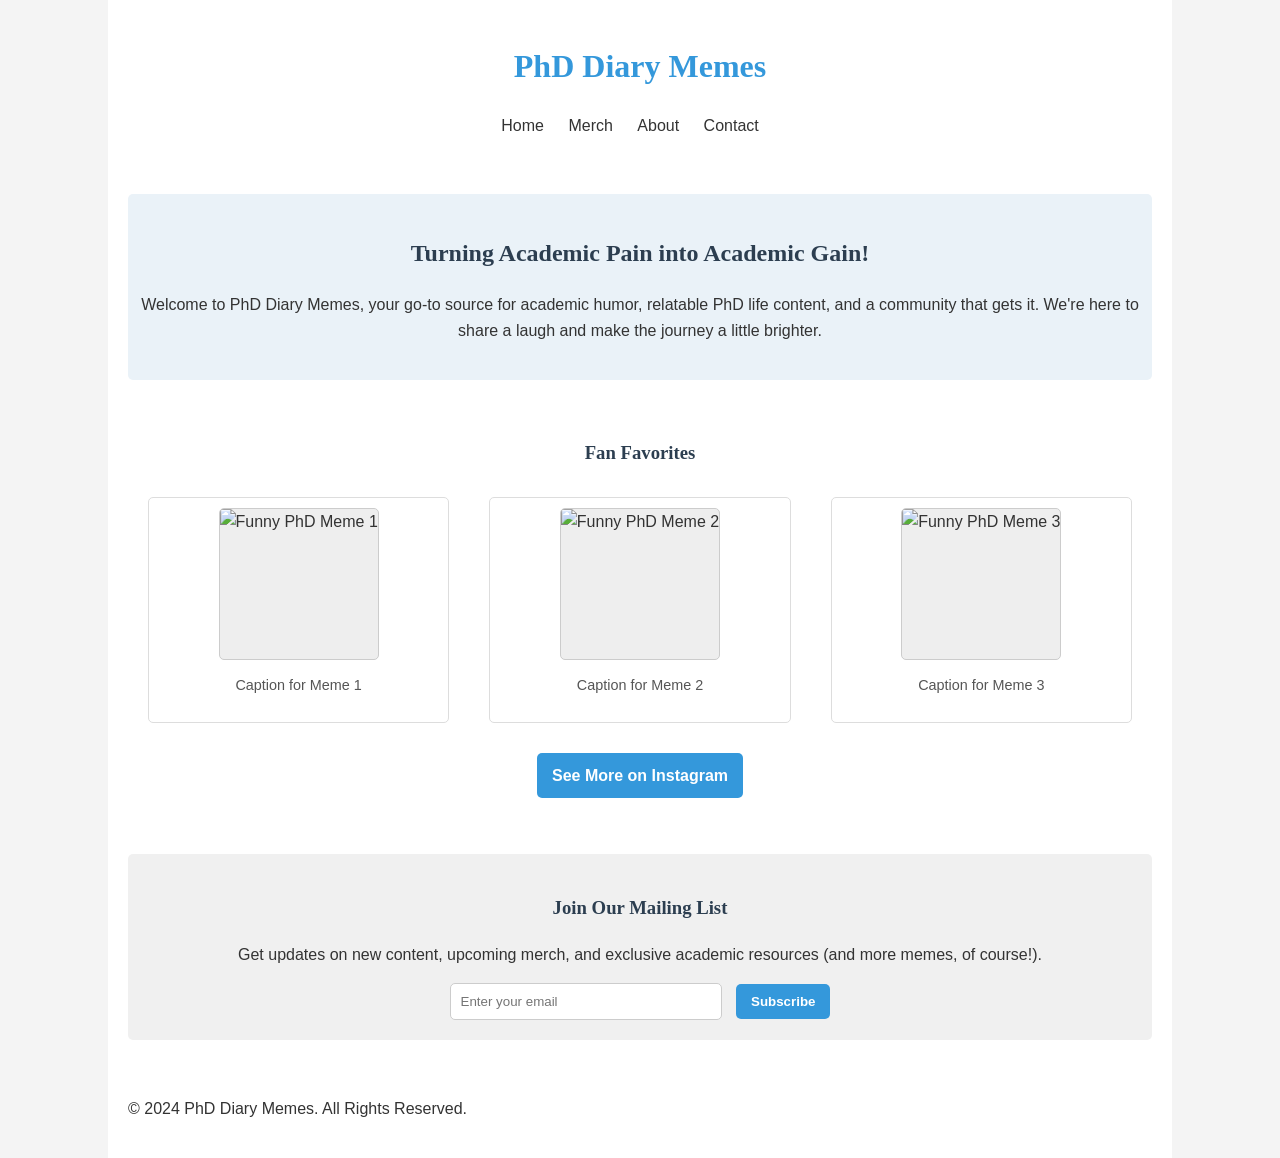
==== phd-diary-memes-website/index.html @ b67cc4f2 "feat: Initial build of PhD Diary Memes website This commit includes the complete initial structure a" ====
<!DOCTYPE html>
<html lang="en">
<head>
    <meta charset="UTF-8">
    <meta name="viewport" content="width=device-width, initial-scale=1.0">
    <title>PhD Diary Memes - Home</title>
    <link rel="stylesheet" href="css/style.css">
</head>
<body>
    <header>
        <div class="container">
            <h1 class="logo">PhD Diary Memes</h1>
            <nav>
                <ul>
                    <li><a href="index.html">Home</a></li>
                    <li><a href="merch.html">Merch</a></li>
                    <li><a href="about.html">About</a></li>
                    <li><a href="contact.html">Contact</a></li>
                </ul>
            </nav>
        </div>
    </header>

    <main class="container">
        <section id="hero">
            <h2>Turning Academic Pain into Academic Gain!</h2>
            <p>Welcome to PhD Diary Memes, your go-to source for academic humor, relatable PhD life content, and a community that gets it. We're here to share a laugh and make the journey a little brighter.</p>
        </section>

        <section id="featured-memes">
            <h3>Fan Favorites</h3>
            <div class="meme-gallery">
                <div class="meme-item">
                    <img src="images/meme1_placeholder.jpg" alt="Funny PhD Meme 1">
                    <p>Caption for Meme 1</p>
                </div>
                <div class="meme-item">
                    <img src="images/meme2_placeholder.jpg" alt="Funny PhD Meme 2">
                    <p>Caption for Meme 2</p>
                </div>
                <div class="meme-item">
                    <img src="images/meme3_placeholder.jpg" alt="Funny PhD Meme 3">
                    <p>Caption for Meme 3</p>
                </div>
            </div>
            <p style="text-align:center; margin-top: 20px;">
                <a href="https_instagram_com_phddiarymemes" target="_blank" class="btn">See More on Instagram</a>
            </p>
        </section>

        <section id="email-signup">
            <h3>Join Our Mailing List</h3>
            <p>Get updates on new content, upcoming merch, and exclusive academic resources (and more memes, of course!).</p>
            <form id="signup-form">
                <input type="email" id="email" name="email" placeholder="Enter your email" required>
                <button type="submit" class="btn">Subscribe</button>
            </form>
        </section>
    </main>

    <footer>
        <div class="container">
            <p>&copy; 2024 PhD Diary Memes. All Rights Reserved.</p>
        </div>
    </footer>
</body>
</html>
---- phd-diary-memes-website/css/style.css ----
body {
    font-family: 'Arial', sans-serif;
    line-height: 1.6;
    margin: 0;
    padding: 0;
    background-color: #f4f4f4;
    color: #333;
}

.container {
    width: 80%;
    margin: auto;
    overflow: hidden;
    padding: 20px;
    background-color: #fff;
}

h1, h2, h3 {
    font-family: 'Georgia', serif;
    color: #2c3e50;
}

.logo {
    font-size: 2em;
    font-weight: bold;
    text-align: center;
    margin-bottom: 20px;
    color: #3498db;
}

nav ul {
    list-style-type: none;
    padding: 0;
    text-align: center;
}

nav ul li {
    display: inline;
    margin-right: 20px;
}

nav ul li a {
    text-decoration: none;
    color: #333;
}

/* Homepage Specific Styles */
#hero {
    text-align: center;
    padding: 20px 0;
    background-color: #eaf2f8; /* A light, welcoming blue */
    border-radius: 5px;
    margin-bottom: 20px;
}

#hero h2 {
    color: #2c3e50; /* Darker blue from existing heading style */
}

#featured-memes {
    text-align: center;
    padding: 20px 0;
    margin-bottom: 20px;
}

.meme-gallery {
    display: flex; /* Basic flexbox for horizontal layout */
    justify-content: space-around; /* Distribute items evenly */
    flex-wrap: wrap; /* Allow items to wrap on smaller screens */
}

.meme-item {
    margin: 10px;
    border: 1px solid #ddd;
    padding: 10px;
    width: calc(33.333% - 40px); /* Adjust for 3 items, considering margins/padding */
    box-sizing: border-box;
    background-color: #fff;
    border-radius: 5px;
}

.meme-item img {
    max-width: 100%;
    height: auto;
    border-radius: 5px;
    border: 1px solid #ccc; /* Add a light border to placeholder images */
    min-height: 150px; /* Ensure placeholder has some height */
    background-color: #eee; /* Background for placeholder */
}

.meme-item p {
    font-size: 0.9em;
    color: #555;
}

/* Basic styling for buttons */
.btn {
    display: inline-block;
    background-color: #3498db; /* Blue from logo */
    color: #ffffff;
    padding: 10px 15px;
    text-decoration: none;
    border-radius: 5px;
    border: none;
    cursor: pointer;
    font-weight: bold;
}

.btn:hover {
    background-color: #2980b9; /* Darker blue on hover */
}

#email-signup {
    text-align: center;
    padding: 20px;
    background-color: #f0f0f0; /* Slightly different background */
    border-radius: 5px;
}

#email-signup input[type="email"] {
    padding: 10px;
    margin-right: 10px;
    border: 1px solid #ccc;
    border-radius: 5px;
    width: 250px;
}

/* Merchandise Page Specific Styles */
#merch-items {
    display: flex;
    justify-content: space-around; /* Or space-between */
    flex-wrap: wrap;
    gap: 20px; /* Adds space between items */
    padding: 20px 0;
}

.merch-item {
    border: 1px solid #ddd;
    padding: 15px;
    width: calc(33.333% - 40px); /* Adjust for 3 items, considering margins/padding & gap */
    box-sizing: border-box;
    background-color: #fff;
    border-radius: 8px;
    text-align: center; /* Center content within the item card */
    box-shadow: 0 2px 4px rgba(0,0,0,0.1); /* Subtle shadow for card effect */
}

.merch-item img {
    max-width: 100%;
    height: auto;
    border-radius: 5px;
    border: 1px solid #ccc;
    margin-bottom: 10px;
    min-height: 200px; /* Ensure placeholder has some height */
    background-color: #eee; /* Background for placeholder */
}

.merch-item h3 {
    font-size: 1.2em;
    color: #333; /* Slightly darker than body text for emphasis */
    margin-bottom: 10px;
}

.merch-item p {
    font-size: 0.9em;
    color: #555;
    margin-bottom: 15px;
}

/* About Page List Styling (Optional) */
#what-we-do ul {
    list-style-type: disc; /* Or square */
    margin-left: 20px;
    padding-left: 10px;
}

#what-we-do ul li {
    margin-bottom: 8px;
}

/* Responsive Design Adjustments */

/* Tablet View (e.g., screens up to 768px wide) */
@media (max-width: 768px) {
    .container {
        width: 90%; /* Slightly wider container for tablets */
        padding: 15px;
    }

    .meme-gallery,
    #merch-items {
        flex-direction: column; /* Stack items vertically */
        align-items: center; /* Center items when stacked */
    }

    .meme-item,
    .merch-item {
        width: 80%; /* Allow items to take more width when stacked */
        margin-bottom: 20px; /* Add space between stacked items */
    }

    nav ul li {
        display: block; /* Stack navigation links */
        margin-right: 0;
        margin-bottom: 10px;
        text-align: center;
    }

    #email-signup input[type="email"] {
        width: 70%; /* Adjust email input width */
        margin-bottom:10px; /* Add space below email input before button */
    }
    #email-signup button[type="submit"]{
        width: auto; /* Allow button to size to content or set specific width */
    }
}

/* Mobile View (e.g., screens up to 480px wide) */
@media (max-width: 480px) {
    .container {
        width: 95%; /* Even wider container for mobile */
        padding: 10px;
    }

    .logo {
        font-size: 1.5em; /* Smaller logo text for mobile */
    }
    
    h1 { font-size: 1.8em; } /* Slightly smaller main page titles if any are h1 */
    h2 { font-size: 1.5em; }
    h3 { font-size: 1.2em; }


    .meme-item,
    .merch-item {
        width: 90%; /* Items take even more width */
    }

    #email-signup input[type="email"] {
        width: 90%;
    }
}
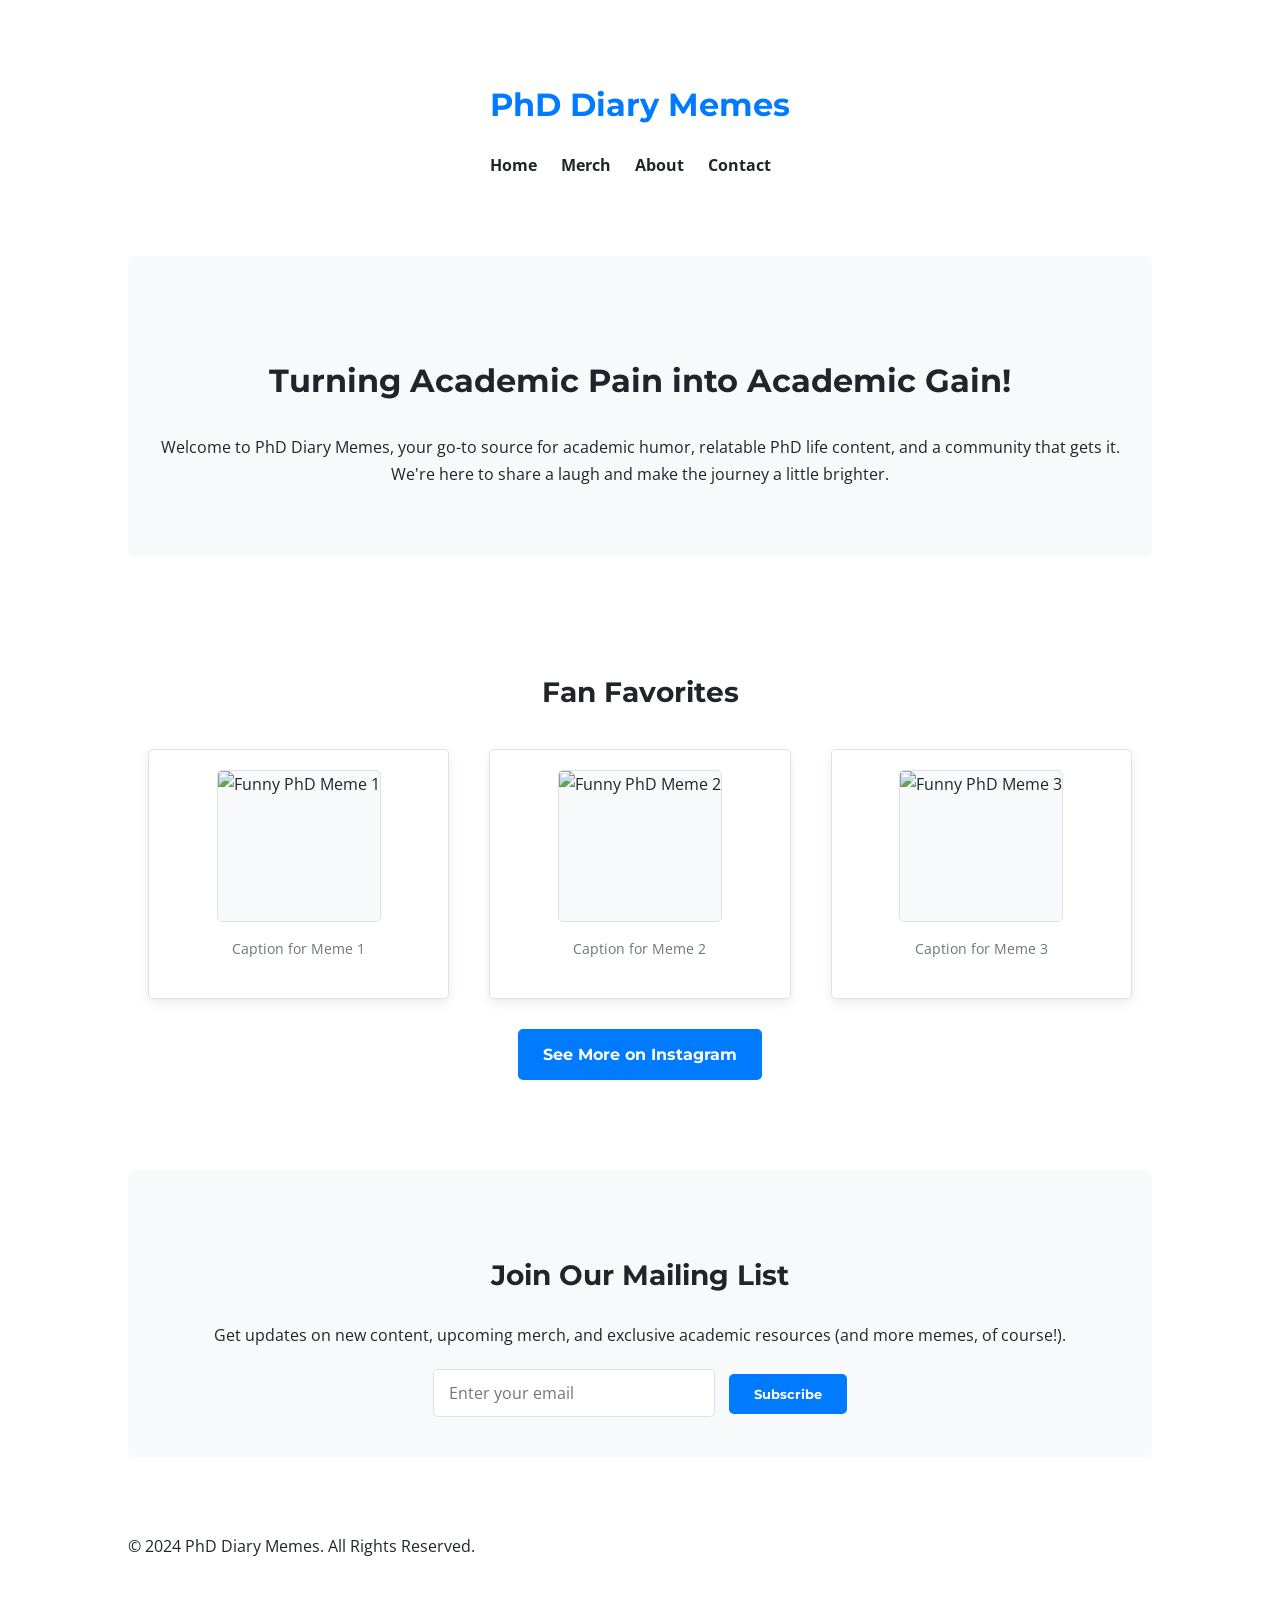
==== commit 6e26b968: "feat: Apply modern visual enhancements and animations This commit implements a significant visual ov" ====
--- a/phd-diary-memes-website/index.html
+++ b/phd-diary-memes-website/index.html
@@ -4,6 +4,9 @@
     <meta charset="UTF-8">
     <meta name="viewport" content="width=device-width, initial-scale=1.0">
     <title>PhD Diary Memes - Home</title>
+    <link rel="preconnect" href="https://fonts.googleapis.com">
+    <link rel="preconnect" href="https://fonts.gstatic.com" crossorigin>
+    <link href="https://fonts.googleapis.com/css2?family=Montserrat:wght@400;700&family=Open+Sans:wght@400;700&display=swap" rel="stylesheet">
     <link rel="stylesheet" href="css/style.css">
 </head>
 <body>
@@ -22,12 +25,12 @@
     </header>
 
     <main class="container">
-        <section id="hero">
+        <section id="hero" class="animated-section">
             <h2>Turning Academic Pain into Academic Gain!</h2>
             <p>Welcome to PhD Diary Memes, your go-to source for academic humor, relatable PhD life content, and a community that gets it. We're here to share a laugh and make the journey a little brighter.</p>
         </section>
 
-        <section id="featured-memes">
+        <section id="featured-memes" class="animated-section">
             <h3>Fan Favorites</h3>
             <div class="meme-gallery">
                 <div class="meme-item">
@@ -48,7 +51,7 @@
             </p>
         </section>
 
-        <section id="email-signup">
+        <section id="email-signup" class="animated-section">
             <h3>Join Our Mailing List</h3>
             <p>Get updates on new content, upcoming merch, and exclusive academic resources (and more memes, of course!).</p>
             <form id="signup-form">
@@ -63,5 +66,6 @@
             <p>&copy; 2024 PhD Diary Memes. All Rights Reserved.</p>
         </div>
     </footer>
+    <script src="js/main.js" defer></script>
 </body>
 </html>
--- a/phd-diary-memes-website/css/style.css
+++ b/phd-diary-memes-website/css/style.css
@@ -1,31 +1,70 @@
+:root {
+    --primary-bg: #FFFFFF;
+    --content-bg: #F8F9FA;
+    --primary-text: #212529;
+    --secondary-text: #6C757D;
+    --primary-accent: #007BFF;
+    --secondary-accent: #0056b3;
+    --light-grey-border: #DEE2E6; /* For subtle borders/dividers */
+    --font-heading: 'Montserrat', sans-serif;
+    --font-body: 'Open Sans', sans-serif;
+}
+
 body {
-    font-family: 'Arial', sans-serif;
-    line-height: 1.6;
+    font-family: var(--font-body);
+    line-height: 1.7; /* Increased for better readability */
     margin: 0;
     padding: 0;
-    background-color: #f4f4f4;
-    color: #333;
+    background-color: var(--primary-bg);
+    color: var(--primary-text);
+    font-size: 16px; /* Base font size */
 }
 
 .container {
     width: 80%;
-    margin: auto;
-    overflow: hidden;
-    padding: 20px;
-    background-color: #fff;
-}
-
-h1, h2, h3 {
-    font-family: 'Georgia', serif;
-    color: #2c3e50;
+    max-width: 1100px; /* Add a max-width for very large screens */
+    margin: 0 auto; /* Keep auto for horizontal centering */
+    padding: 30px 20px; /* Adjust padding */
+    background-color: var(--primary-bg); /* Assuming content backgrounds are handled by sections or cards */
+}
+
+h1, h2, h3, h4, h5, h6 {
+    font-family: var(--font-heading);
+    font-weight: 700; /* Bold for headings */
+    color: var(--primary-text); /* Or a slightly darker shade if preferred */
+    margin-top: 1.5em; /* Adjust spacing */
+    margin-bottom: 0.8em;
+}
+h1 { font-size: 2.5em; } /* Example sizes, can be fine-tuned */
+h2 { font-size: 2em; }
+h3 { font-size: 1.75em; }
+
+p {
+    margin-bottom: 1.2em;
+    color: var(--secondary-text); /* Use secondary text for paragraphs by default for softer look */
+}
+/* Make paragraphs inside specific content sections (like hero or product descriptions) primary text if needed */
+section p, .container p { /* This makes most content text primary */
+   color: var(--primary-text);
+}
+
+a {
+    color: var(--primary-accent);
+    text-decoration: none; /* Remove underline by default */
+    transition: color 0.2s ease-in-out;
+}
+
+a:hover, a:focus {
+    color: var(--secondary-accent);
+    text-decoration: underline; /* Add underline on hover/focus */
 }
 
 .logo {
-    font-size: 2em;
+    font-size: 2em; /* Will be adjusted in media queries */
     font-weight: bold;
     text-align: center;
     margin-bottom: 20px;
-    color: #3498db;
+    color: var(--primary-accent); /* Use new accent color */
 }
 
 nav ul {
@@ -41,26 +80,30 @@
 
 nav ul li a {
     text-decoration: none;
-    color: #333;
-}
+    color: var(--primary-text); /* Use primary text color for nav links */
+    font-weight: 700; /* Make nav links bold */
+}
+nav ul li a:hover, nav ul li a:focus {
+    color: var(--primary-accent); /* Use accent color for hover */
+    text-decoration: none; /* No underline for nav links */
+}
+
 
 /* Homepage Specific Styles */
 #hero {
     text-align: center;
-    padding: 20px 0;
-    background-color: #eaf2f8; /* A light, welcoming blue */
+    padding: 50px 20px; /* Further adjusted padding */
+    background-color: var(--content-bg); /* Use content background */
     border-radius: 5px;
-    margin-bottom: 20px;
-}
-
-#hero h2 {
-    color: #2c3e50; /* Darker blue from existing heading style */
-}
+    margin-bottom: 30px; /* Adjusted margin */
+}
+
+/* h2 and p in hero will inherit global styles for font and color, no specific override needed unless design differs */
 
 #featured-memes {
     text-align: center;
-    padding: 20px 0;
-    margin-bottom: 20px;
+    padding: 40px 0; /* Adjusted padding */
+    margin-bottom: 30px; /* Adjusted margin */
 }
 
 .meme-gallery {
@@ -71,59 +114,90 @@
 
 .meme-item {
     margin: 10px;
-    border: 1px solid #ddd;
-    padding: 10px;
-    width: calc(33.333% - 40px); /* Adjust for 3 items, considering margins/padding */
+    border: 1px solid var(--light-grey-border); /* Use new border color */
+    padding: 20px; /* Updated padding */
+    width: calc(33.333% - 40px); /* Adjust for 3 items, considering margins/padding if no gap */
     box-sizing: border-box;
-    background-color: #fff;
-    border-radius: 5px;
+    background-color: var(--primary-bg); /* Use primary background */
+    border-radius: 5px; /* Consistent radius */
+    box-shadow: 0 4px 12px rgba(0,0,0,0.08); /* New box shadow */
+    transition: transform 0.3s ease-in-out, box-shadow 0.3s ease-in-out; /* New transition */
+}
+
+.meme-item:hover {
+    transform: translateY(-5px); /* New hover effect */
+    box-shadow: 0 6px 16px rgba(0,0,0,0.12); /* Enhanced shadow on hover */
 }
 
 .meme-item img {
     max-width: 100%;
     height: auto;
-    border-radius: 5px;
-    border: 1px solid #ccc; /* Add a light border to placeholder images */
+    border-radius: 5px; /* Consistent radius */
+    border: 1px solid var(--light-grey-border); /* Use new border color */
     min-height: 150px; /* Ensure placeholder has some height */
-    background-color: #eee; /* Background for placeholder */
+    background-color: var(--content-bg); /* Use content background for placeholder bg */
 }
 
 .meme-item p {
     font-size: 0.9em;
-    color: #555;
-}
-
-/* Basic styling for buttons */
+    color: var(--secondary-text); /* Use secondary text */
+    font-family: var(--font-body); /* Explicitly ensure body font */
+}
+
+/* .btn styling is global, no need to repeat here */
 .btn {
     display: inline-block;
-    background-color: #3498db; /* Blue from logo */
+    background-color: var(--primary-accent);
     color: #ffffff;
-    padding: 10px 15px;
+    padding: 12px 25px; /* Adjusted padding */
     text-decoration: none;
+    border-radius: 5px; /* Softer radius */
+    font-weight: bold;
+    font-family: var(--font-heading); /* Use heading font for buttons */
+    border: none; /* Remove default border */
+    cursor: pointer;
+    transition: background-color 0.3s ease, transform 0.2s ease; /* Smooth transitions */
+}
+
+.btn:hover, .btn:focus {
+    background-color: var(--secondary-accent);
+    color: #ffffff; /* Ensure text color remains white on hover */
+    text-decoration: none; /* Ensure no underline on button hover */
+    transform: translateY(-2px); /* Slight lift effect */
+}
+.btn:active {
+     transform: translateY(0); /* Reset lift on click */
+}
+
+#email-signup {
+    text-align: center;
+    padding: 40px 20px; /* Adjusted padding */
+    background-color: var(--content-bg); /* Use content background */
     border-radius: 5px;
-    border: none;
-    cursor: pointer;
-    font-weight: bold;
-}
-
-.btn:hover {
-    background-color: #2980b9; /* Darker blue on hover */
-}
-
-#email-signup {
-    text-align: center;
-    padding: 20px;
-    background-color: #f0f0f0; /* Slightly different background */
-    border-radius: 5px;
+    margin-top: 30px; /* Added margin for separation */
+}
+#email-signup h3 { /* Ensure heading font is applied if not already */
+    font-family: var(--font-heading);
+}
+#email-signup p { /* Ensure body font is applied if not already */
+    font-family: var(--font-body);
+    color: var(--primary-text); /* Or secondary if preferred for this specific p */
 }
 
 #email-signup input[type="email"] {
-    padding: 10px;
+    padding: 12px 15px; /* Adjusted padding */
     margin-right: 10px;
-    border: 1px solid #ccc;
-    border-radius: 5px;
-    width: 250px;
-}
+    border: 1px solid var(--light-grey-border); /* Use new border color */
+    border-radius: 5px; /* Consistent radius */
+    width: 250px; /* Keep or adjust based on design */
+    font-family: var(--font-body); /* Ensure body font */
+    font-size: 1em; /* Consistent font size */
+}
+
+form#signup-form { /* Add spacing for the form itself */
+    margin-top: 20px;
+}
+
 
 /* Merchandise Page Specific Styles */
 #merch-items {
@@ -131,39 +205,47 @@
     justify-content: space-around; /* Or space-between */
     flex-wrap: wrap;
     gap: 20px; /* Adds space between items */
-    padding: 20px 0;
+    padding: 40px 0; /* Adjusted padding */
 }
 
 .merch-item {
-    border: 1px solid #ddd;
-    padding: 15px;
-    width: calc(33.333% - 40px); /* Adjust for 3 items, considering margins/padding & gap */
+    border: 1px solid var(--light-grey-border);
+    padding: 20px; /* Updated padding */
+    width: calc(33.333% - 40px); /* Adjust for 3 items, considering margins/padding & gap if not using flex gap directly on parent for this calc */
     box-sizing: border-box;
-    background-color: #fff;
-    border-radius: 8px;
-    text-align: center; /* Center content within the item card */
-    box-shadow: 0 2px 4px rgba(0,0,0,0.1); /* Subtle shadow for card effect */
+    background-color: var(--content-bg); /* Changed background to content-bg */
+    border-radius: 5px; /* Consistent radius */
+    text-align: center; 
+    box-shadow: 0 4px 12px rgba(0,0,0,0.08); /* New box shadow */
+    transition: transform 0.3s ease-in-out, box-shadow 0.3s ease-in-out; /* New transition */
+}
+
+.merch-item:hover {
+    transform: translateY(-5px); /* New hover effect */
+    box-shadow: 0 6px 16px rgba(0,0,0,0.12); /* Enhanced shadow on hover */
 }
 
 .merch-item img {
     max-width: 100%;
     height: auto;
-    border-radius: 5px;
-    border: 1px solid #ccc;
+    border-radius: 5px; /* Consistent radius */
+    border: 1px solid var(--light-grey-border); 
     margin-bottom: 10px;
-    min-height: 200px; /* Ensure placeholder has some height */
-    background-color: #eee; /* Background for placeholder */
+    min-height: 200px; 
+    background-color: #eee; /* Fallback or specific placeholder bg */
 }
 
 .merch-item h3 {
-    font-size: 1.2em;
-    color: #333; /* Slightly darker than body text for emphasis */
-    margin-bottom: 10px;
+    font-family: var(--font-heading); /* Ensure heading font */
+    font-size: 1.4em; /* Adjusted font size */
+    color: var(--primary-text); 
+    margin-bottom: 10px; 
 }
 
 .merch-item p {
+    font-family: var(--font-body); /* Ensure body font */
     font-size: 0.9em;
-    color: #555;
+    color: var(--secondary-text); 
     margin-bottom: 15px;
 }
 
@@ -176,7 +258,47 @@
 
 #what-we-do ul li {
     margin-bottom: 8px;
-}
+    color: var(--primary-text); /* Ensure list items use primary text color */
+}
+#what-we-do ul li::marker {
+    color: var(--primary-accent); /* Style list markers */
+}
+
+#what-we-do ul li { /* Increased margin for list items */
+    margin-bottom: 10px;
+}
+
+
+/* About & Contact Page Section Styling */
+/* Apply to all sections within main on about.html and contact.html */
+.container > main section { /* More specific selector if main is not a direct child */
+    margin-bottom: 30px; /* Add bottom margin for separation */
+    padding-bottom: 10px; /* Optional padding if a border is added */
+    /* border-bottom: 1px solid var(--light-grey-border); */ /* Example border, use if desired */
+}
+
+/* To prevent border on the last section if that approach is used: */
+.container > main section:last-child {
+    margin-bottom: 0;
+    padding-bottom: 0;
+    /* border-bottom: none; */
+}
+
+html {
+    scroll-behavior: smooth;
+}
+
+.animated-section {
+    opacity: 0;
+    transform: translateY(30px); /* Start slightly lower */
+    transition: opacity 0.7s ease-out, transform 0.7s ease-out;
+}
+
+.animated-section.is-visible {
+    opacity: 1;
+    transform: translateY(0);
+}
+
 
 /* Responsive Design Adjustments */
 
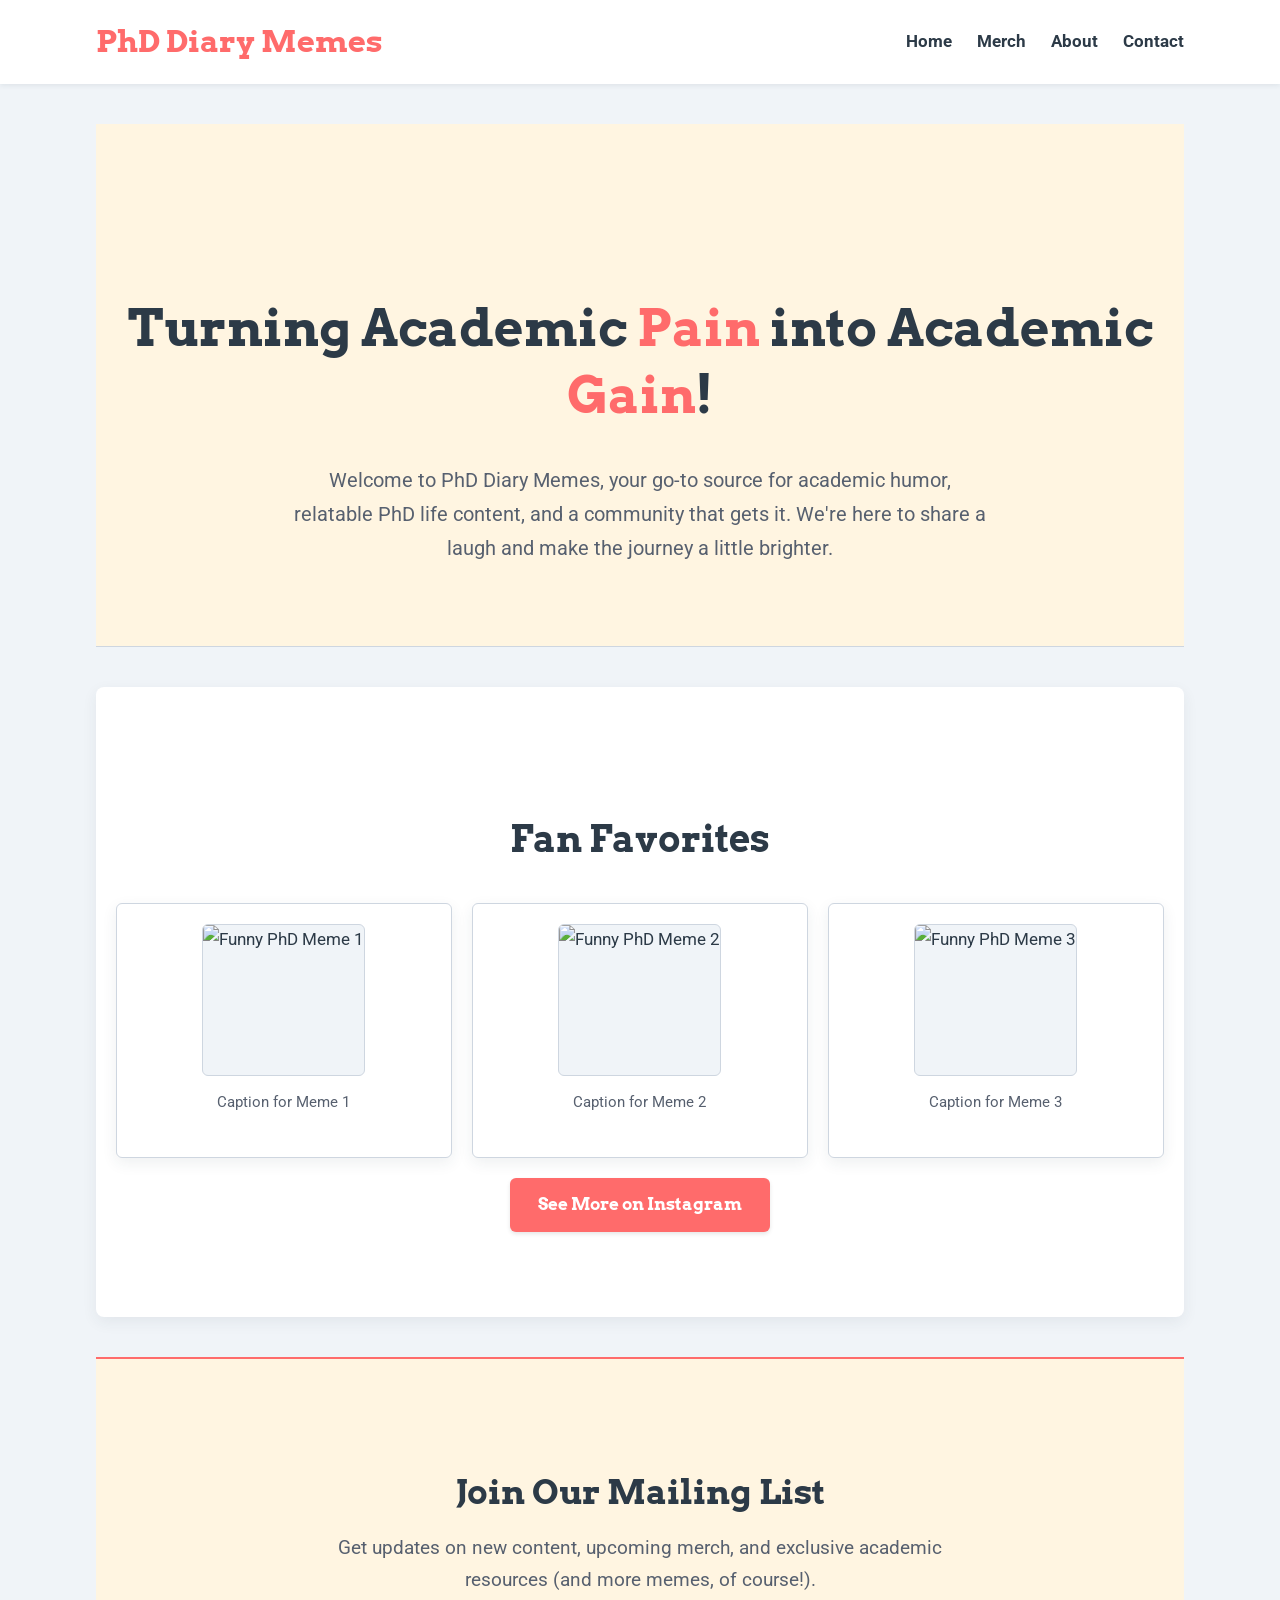
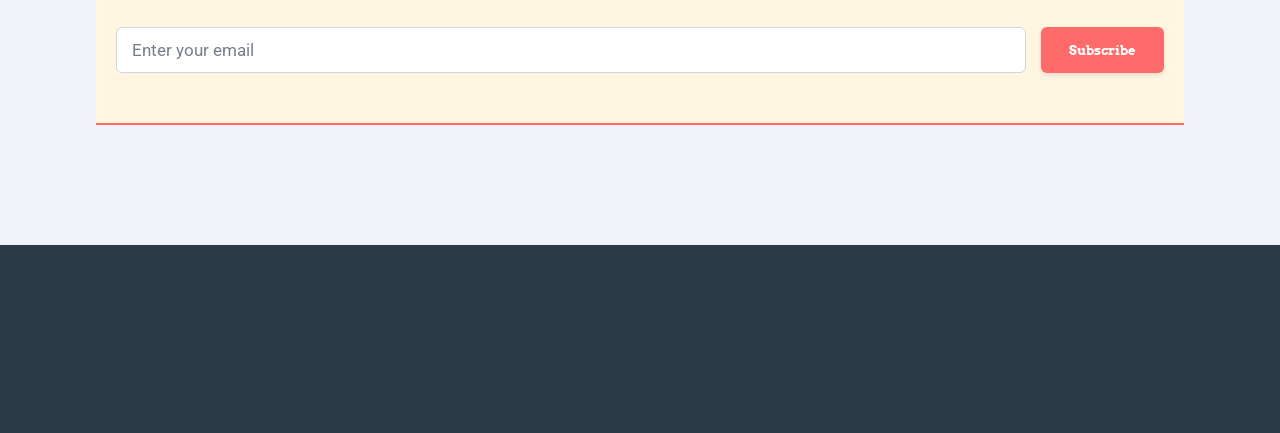
==== commit 464c83e2: "feat: Implement "Artistic Flair" visual theme and enhancements This commit introduces a comprehensiv" ====
--- a/phd-diary-memes-website/index.html
+++ b/phd-diary-memes-website/index.html
@@ -4,15 +4,18 @@
     <meta charset="UTF-8">
     <meta name="viewport" content="width=device-width, initial-scale=1.0">
     <title>PhD Diary Memes - Home</title>
+    <link rel="icon" href="favicon.ico" sizes="any">
+    <link rel="icon" href="favicon.svg" type="image/svg+xml">
+    <link rel="apple-touch-icon" href="apple-touch-icon.png">
     <link rel="preconnect" href="https://fonts.googleapis.com">
     <link rel="preconnect" href="https://fonts.gstatic.com" crossorigin>
-    <link href="https://fonts.googleapis.com/css2?family=Montserrat:wght@400;700&family=Open+Sans:wght@400;700&display=swap" rel="stylesheet">
+    <link href="https://fonts.googleapis.com/css2?family=Arvo:wght@700&family=Roboto:wght@400;700&display=swap" rel="stylesheet">
     <link rel="stylesheet" href="css/style.css">
 </head>
 <body>
     <header>
         <div class="container">
-            <h1 class="logo">PhD Diary Memes</h1>
+            <a href="index.html" class="logo">PhD Diary Memes</a>
             <nav>
                 <ul>
                     <li><a href="index.html">Home</a></li>
@@ -26,7 +29,7 @@
 
     <main class="container">
         <section id="hero" class="animated-section">
-            <h2>Turning Academic Pain into Academic Gain!</h2>
+            <h2>Turning Academic <span class="hero-highlight">Pain</span> into Academic <span class="hero-highlight">Gain</span>!</h2>
             <p>Welcome to PhD Diary Memes, your go-to source for academic humor, relatable PhD life content, and a community that gets it. We're here to share a laugh and make the journey a little brighter.</p>
         </section>
 
--- a/phd-diary-memes-website/css/style.css
+++ b/phd-diary-memes-website/css/style.css
@@ -1,364 +1,556 @@
 :root {
-    --primary-bg: #FFFFFF;
-    --content-bg: #F8F9FA;
-    --primary-text: #212529;
-    --secondary-text: #6C757D;
-    --primary-accent: #007BFF;
-    --secondary-accent: #0056b3;
-    --light-grey-border: #DEE2E6; /* For subtle borders/dividers */
-    --font-heading: 'Montserrat', sans-serif;
-    --font-body: 'Open Sans', sans-serif;
+    --phd-bg-primary: #F0F4F8;
+    --phd-bg-content: #FFFFFF;
+    --phd-text-primary: #2C3A47;
+    --phd-text-secondary: #57606F;
+    --phd-accent-primary: #FF6B6B;
+    --phd-accent-secondary: #FF8E8E;
+    --phd-highlight-bg: #FFF5E1;
+    --phd-border-color: #CED6E0;
+
+    --phd-font-heading: 'Arvo', serif;
+    --phd-font-body: 'Roboto', sans-serif;
 }
 
 body {
-    font-family: var(--font-body);
-    line-height: 1.7; /* Increased for better readability */
+    font-family: var(--phd-font-body);
+    font-weight: 400;
+    line-height: 1.75;
     margin: 0;
     padding: 0;
-    background-color: var(--primary-bg);
-    color: var(--primary-text);
-    font-size: 16px; /* Base font size */
+    background-color: var(--phd-bg-primary);
+    color: var(--phd-text-primary);
+    font-size: 17px;
 }
 
 .container {
-    width: 80%;
-    max-width: 1100px; /* Add a max-width for very large screens */
-    margin: 0 auto; /* Keep auto for horizontal centering */
-    padding: 30px 20px; /* Adjust padding */
-    background-color: var(--primary-bg); /* Assuming content backgrounds are handled by sections or cards */
-}
-
-h1, h2, h3, h4, h5, h6 {
-    font-family: var(--font-heading);
-    font-weight: 700; /* Bold for headings */
-    color: var(--primary-text); /* Or a slightly darker shade if preferred */
-    margin-top: 1.5em; /* Adjust spacing */
-    margin-bottom: 0.8em;
-}
-h1 { font-size: 2.5em; } /* Example sizes, can be fine-tuned */
-h2 { font-size: 2em; }
-h3 { font-size: 1.75em; }
-
-p {
-    margin-bottom: 1.2em;
-    color: var(--secondary-text); /* Use secondary text for paragraphs by default for softer look */
-}
-/* Make paragraphs inside specific content sections (like hero or product descriptions) primary text if needed */
-section p, .container p { /* This makes most content text primary */
-   color: var(--primary-text);
-}
-
-a {
-    color: var(--primary-accent);
-    text-decoration: none; /* Remove underline by default */
-    transition: color 0.2s ease-in-out;
-}
-
-a:hover, a:focus {
-    color: var(--secondary-accent);
-    text-decoration: underline; /* Add underline on hover/focus */
+    width: 85%;
+    max-width: 1140px;
+    margin: 0 auto;
+    padding: 40px 20px;
+}
+
+/* HEADER STYLES */
+header {
+    background-color: var(--phd-bg-content);
+    padding: 15px 0;
+    box-shadow: 0 2px 5px rgba(44, 58, 71, 0.08);
+    position: sticky;
+    top: 0;
+    z-index: 1000;
+    width: 100%;
+}
+
+header .container {
+    padding-top: 0;
+    padding-bottom: 0;
+    display: flex;
+    justify-content: space-between;
+    align-items: center;
 }
 
 .logo {
-    font-size: 2em; /* Will be adjusted in media queries */
-    font-weight: bold;
-    text-align: center;
-    margin-bottom: 20px;
-    color: var(--primary-accent); /* Use new accent color */
+    font-family: var(--phd-font-heading);
+    font-size: 1.8em;
+    color: var(--phd-accent-primary);
+    margin: 0;
+    text-decoration: none;
 }
 
 nav ul {
     list-style-type: none;
+    margin: 0;
     padding: 0;
-    text-align: center;
-}
-
+    display: flex;
+    align-items: center;
+}
 nav ul li {
-    display: inline;
-    margin-right: 20px;
+    margin-left: 25px;
 }
 
 nav ul li a {
+    font-family: var(--phd-font-body);
+    font-weight: 700;
+    color: var(--phd-text-primary);
     text-decoration: none;
-    color: var(--primary-text); /* Use primary text color for nav links */
-    font-weight: 700; /* Make nav links bold */
-}
-nav ul li a:hover, nav ul li a:focus {
-    color: var(--primary-accent); /* Use accent color for hover */
-    text-decoration: none; /* No underline for nav links */
-}
-
-
-/* Homepage Specific Styles */
+    padding-bottom: 8px;
+    border-bottom: 2px solid transparent;
+    transition: color 0.2s ease, border-bottom-color 0.2s ease;
+}
+nav ul li a:hover,
+nav ul li a:focus,
+nav ul li a.active {
+    color: var(--phd-accent-primary);
+    border-bottom-color: var(--phd-accent-primary);
+}
+
+/* GENERAL TYPOGRAPHY & ELEMENT STYLES */
+h1, h2, h3, h4, h5, h6 {
+    font-family: var(--phd-font-heading);
+    font-weight: 700;
+    color: var(--phd-text-primary);
+    line-height: 1.3;
+    margin-top: 1.8em;
+    margin-bottom: 1em;
+}
+h1 { font-size: 2.8em; }
+h2 { font-size: 2.2em; } /* Default h2 size */
+h3 { font-size: 1.8em; } /* Default h3 size */
+
+p {
+    margin-bottom: 1.5em;
+    color: var(--phd-text-secondary);
+}
+
+section p, .container p, .container li {
+    color: var(--phd-text-primary);
+}
+
+a {
+    color: var(--phd-accent-primary);
+    text-decoration: none;
+    font-weight: bold;
+    transition: color 0.2s ease-in-out, background-color 0.2s ease-in-out;
+}
+
+a:hover, a:focus {
+    color: var(--phd-accent-secondary);
+    text-decoration: underline;
+}
+
+.btn {
+    display: inline-block;
+    background-color: var(--phd-accent-primary);
+    color: #ffffff;
+    padding: 12px 28px;
+    text-decoration: none;
+    border-radius: 6px;
+    font-family: var(--phd-font-heading);
+    font-weight: 700;
+    border: none;
+    cursor: pointer;
+    transition: background-color 0.3s ease, transform 0.2s ease, box-shadow 0.3s ease;
+    box-shadow: 0 2px 4px rgba(0,0,0,0.1);
+}
+
+.btn:hover, .btn:focus {
+    background-color: var(--phd-accent-secondary);
+    color: #ffffff;
+    text-decoration: none;
+    transform: translateY(-3px);
+    box-shadow: 0 4px 8px rgba(0,0,0,0.15);
+}
+.btn:active {
+    transform: translateY(-1px);
+    box-shadow: 0 2px 4px rgba(0,0,0,0.1);
+}
+
+/* SECTION STYLING (HOMEPAGE, MERCH INTRO, ABOUT/CONTACT SECTIONS) */
 #hero {
-    text-align: center;
-    padding: 50px 20px; /* Further adjusted padding */
-    background-color: var(--content-bg); /* Use content background */
-    border-radius: 5px;
-    margin-bottom: 30px; /* Adjusted margin */
-}
-
-/* h2 and p in hero will inherit global styles for font and color, no specific override needed unless design differs */
+    background-color: var(--phd-highlight-bg);
+    padding: 80px 20px;
+    text-align: center;
+    border-bottom: 1px solid var(--phd-border-color);
+    margin-bottom: 40px;
+    border-radius: 0; /* Full width band, no radius */
+}
+#hero h2 {
+    font-size: 3em;
+    color: var(--phd-text-primary);
+    margin-bottom: 0.7em;
+}
+#hero p {
+    font-size: 1.15em;
+    color: var(--phd-text-secondary);
+    max-width: 700px;
+    margin-left: auto;
+    margin-right: auto;
+    margin-bottom: 0;
+}
+.hero-highlight {
+    color: var(--phd-accent-primary);
+}
 
 #featured-memes {
-    text-align: center;
-    padding: 40px 0; /* Adjusted padding */
-    margin-bottom: 30px; /* Adjusted margin */
+    background-color: var(--phd-bg-content);
+    padding: 60px 20px;
+    margin-bottom: 40px;
+    text-align: center;
+    border-radius: 8px; /* Rounded corners for this content block */
+    box-shadow: 0 5px 15px rgba(44, 58, 71, 0.07);
+}
+#featured-memes h3 {
+    font-size: 2.2em;
+    color: var(--phd-text-primary);
+    text-align: center;
+    margin-bottom: 40px;
 }
 
 .meme-gallery {
-    display: flex; /* Basic flexbox for horizontal layout */
-    justify-content: space-around; /* Distribute items evenly */
-    flex-wrap: wrap; /* Allow items to wrap on smaller screens */
-}
-
+    display: flex;
+    justify-content: space-around;
+    flex-wrap: wrap;
+    gap: 20px;
+}
 .meme-item {
-    margin: 10px;
-    border: 1px solid var(--light-grey-border); /* Use new border color */
-    padding: 20px; /* Updated padding */
-    width: calc(33.333% - 40px); /* Adjust for 3 items, considering margins/padding if no gap */
+    background-color: var(--phd-bg-content);
+    border: 1px solid var(--phd-border-color);
+    border-radius: 6px;
+    padding: 20px;
+    box-shadow: 0 5px 15px rgba(44, 58, 71, 0.08);
+    transition: transform 0.3s ease, box-shadow 0.3s ease, border-color 0.3s ease;
+    width: calc((100% - 2 * 20px) / 3); /* 3 columns with 20px gap */
     box-sizing: border-box;
-    background-color: var(--primary-bg); /* Use primary background */
-    border-radius: 5px; /* Consistent radius */
-    box-shadow: 0 4px 12px rgba(0,0,0,0.08); /* New box shadow */
-    transition: transform 0.3s ease-in-out, box-shadow 0.3s ease-in-out; /* New transition */
-}
-
+}
 .meme-item:hover {
-    transform: translateY(-5px); /* New hover effect */
-    box-shadow: 0 6px 16px rgba(0,0,0,0.12); /* Enhanced shadow on hover */
-}
-
+    transform: translateY(-6px);
+    box-shadow: 0 8px 20px rgba(44, 58, 71, 0.12);
+    border-color: var(--phd-accent-primary);
+}
 .meme-item img {
     max-width: 100%;
     height: auto;
-    border-radius: 5px; /* Consistent radius */
-    border: 1px solid var(--light-grey-border); /* Use new border color */
-    min-height: 150px; /* Ensure placeholder has some height */
-    background-color: var(--content-bg); /* Use content background for placeholder bg */
-}
-
+    border-radius: 6px;
+    border: 1px solid var(--phd-border-color);
+    min-height: 150px;
+    background-color: var(--phd-bg-primary);
+}
 .meme-item p {
+    font-family: var(--phd-font-body);
+    color: var(--phd-text-secondary);
     font-size: 0.9em;
-    color: var(--secondary-text); /* Use secondary text */
-    font-family: var(--font-body); /* Explicitly ensure body font */
-}
-
-/* .btn styling is global, no need to repeat here */
-.btn {
-    display: inline-block;
-    background-color: var(--primary-accent);
-    color: #ffffff;
-    padding: 12px 25px; /* Adjusted padding */
-    text-decoration: none;
-    border-radius: 5px; /* Softer radius */
-    font-weight: bold;
-    font-family: var(--font-heading); /* Use heading font for buttons */
-    border: none; /* Remove default border */
-    cursor: pointer;
-    transition: background-color 0.3s ease, transform 0.2s ease; /* Smooth transitions */
-}
-
-.btn:hover, .btn:focus {
-    background-color: var(--secondary-accent);
-    color: #ffffff; /* Ensure text color remains white on hover */
-    text-decoration: none; /* Ensure no underline on button hover */
-    transform: translateY(-2px); /* Slight lift effect */
-}
-.btn:active {
-     transform: translateY(0); /* Reset lift on click */
+    margin-top: 15px;
+    line-height: 1.5;
 }
 
 #email-signup {
-    text-align: center;
-    padding: 40px 20px; /* Adjusted padding */
-    background-color: var(--content-bg); /* Use content background */
-    border-radius: 5px;
-    margin-top: 30px; /* Added margin for separation */
-}
-#email-signup h3 { /* Ensure heading font is applied if not already */
-    font-family: var(--font-heading);
-}
-#email-signup p { /* Ensure body font is applied if not already */
-    font-family: var(--font-body);
-    color: var(--primary-text); /* Or secondary if preferred for this specific p */
-}
-
+    background-color: var(--phd-highlight-bg);
+    padding: 50px 20px;
+    border-top: 2px solid var(--phd-accent-primary);
+    border-bottom: 2px solid var(--phd-accent-primary);
+    text-align: center;
+    margin-top: 40px;
+    margin-bottom: 40px; /* Added for spacing from footer */
+    border-radius: 0; /* Full-width band */
+}
+#email-signup h3 {
+    font-size: 2em;
+    color: var(--phd-text-primary);
+    margin-bottom: 15px;
+}
+#email-signup p {
+    font-size: 1.1em;
+    color: var(--phd-text-secondary);
+    max-width: 650px;
+    margin-left: auto;
+    margin-right: auto;
+    margin-bottom: 30px;
+    line-height: 1.7;
+}
+form#signup-form {
+    display: flex;
+    justify-content: center;
+    align-items: stretch;
+    flex-wrap: wrap;
+    gap: 15px;
+    margin-top: 20px;
+}
 #email-signup input[type="email"] {
-    padding: 12px 15px; /* Adjusted padding */
-    margin-right: 10px;
-    border: 1px solid var(--light-grey-border); /* Use new border color */
-    border-radius: 5px; /* Consistent radius */
-    width: 250px; /* Keep or adjust based on design */
-    font-family: var(--font-body); /* Ensure body font */
-    font-size: 1em; /* Consistent font size */
-}
-
-form#signup-form { /* Add spacing for the form itself */
-    margin-top: 20px;
-}
-
-
-/* Merchandise Page Specific Styles */
+    background-color: var(--phd-bg-content);
+    border: 1px solid var(--phd-border-color);
+    border-radius: 6px;
+    padding: 12px 15px;
+    font-family: var(--phd-font-body);
+    font-size: 1em;
+    min-width: 280px;
+    flex-grow: 1;
+    box-sizing: border-box;
+    color: var(--phd-text-primary);
+}
+#email-signup input[type="email"]::placeholder {
+    color: var(--phd-text-secondary);
+    opacity: 0.8;
+}
+#email-signup .btn {
+   flex-shrink: 0;
+}
+
+/* MERCH PAGE INTRO & PRODUCT STYLING */
+main.container > h2.page-title { /* Specific class for main page titles if needed */
+    text-align: center;
+    margin-bottom: 15px;
+    font-size: 2.5em;
+    color: var(--phd-text-primary);
+}
+main.container > p.page-intro { /* Specific class for intro paragraphs */
+    text-align: center;
+    color: var(--phd-text-secondary);
+    max-width: 700px;
+    margin-left: auto;
+    margin-right: auto;
+    margin-bottom: 40px;
+    font-size: 1.1em;
+    line-height: 1.7;
+}
+
 #merch-items {
-    display: flex;
-    justify-content: space-around; /* Or space-between */
-    flex-wrap: wrap;
-    gap: 20px; /* Adds space between items */
-    padding: 40px 0; /* Adjusted padding */
-}
-
+   padding: 20px 0;
+   display: flex;
+   justify-content: space-around;
+   flex-wrap: wrap;
+   gap: 20px;
+}
 .merch-item {
-    border: 1px solid var(--light-grey-border);
-    padding: 20px; /* Updated padding */
-    width: calc(33.333% - 40px); /* Adjust for 3 items, considering margins/padding & gap if not using flex gap directly on parent for this calc */
+    background-color: var(--phd-bg-content);
+    border: 1px solid var(--phd-border-color);
+    border-radius: 8px;
+    padding: 25px;
+    box-shadow: 0 5px 15px rgba(44, 58, 71, 0.08);
+    transition: transform 0.3s ease, box-shadow 0.3s ease, border-color 0.3s ease;
+    width: calc((100% - 2 * 20px) / 3); /* 3 columns with 20px gap */
     box-sizing: border-box;
-    background-color: var(--content-bg); /* Changed background to content-bg */
-    border-radius: 5px; /* Consistent radius */
-    text-align: center; 
-    box-shadow: 0 4px 12px rgba(0,0,0,0.08); /* New box shadow */
-    transition: transform 0.3s ease-in-out, box-shadow 0.3s ease-in-out; /* New transition */
-}
-
+    text-align: center;
+}
 .merch-item:hover {
-    transform: translateY(-5px); /* New hover effect */
-    box-shadow: 0 6px 16px rgba(0,0,0,0.12); /* Enhanced shadow on hover */
-}
-
+    transform: translateY(-6px);
+    box-shadow: 0 8px 20px rgba(44, 58, 71, 0.12);
+    border-color: var(--phd-accent-primary);
+}
 .merch-item img {
     max-width: 100%;
     height: auto;
-    border-radius: 5px; /* Consistent radius */
-    border: 1px solid var(--light-grey-border); 
+    border-radius: 6px;
+    margin-bottom: 20px;
+    background-color: #eee; /* Placeholder bg */
+    min-height: 200px;
+}
+.merch-item h3 {
+    font-family: var(--phd-font-heading);
+    color: var(--phd-text-primary);
+    font-size: 1.6em;
     margin-bottom: 10px;
-    min-height: 200px; 
-    background-color: #eee; /* Fallback or specific placeholder bg */
-}
-
-.merch-item h3 {
-    font-family: var(--font-heading); /* Ensure heading font */
-    font-size: 1.4em; /* Adjusted font size */
-    color: var(--primary-text); 
-    margin-bottom: 10px; 
-}
-
+    line-height: 1.3;
+}
 .merch-item p {
-    font-family: var(--font-body); /* Ensure body font */
-    font-size: 0.9em;
-    color: var(--secondary-text); 
-    margin-bottom: 15px;
-}
-
-/* About Page List Styling (Optional) */
+    font-family: var(--phd-font-body);
+    color: var(--phd-text-secondary);
+    font-size: 0.95em;
+    line-height: 1.65;
+    margin-bottom: 20px;
+}
+
+/* ABOUT & CONTACT PAGE STYLING */
+.about-content,
+.contact-content {
+    background-color: var(--phd-bg-content);
+    padding: 30px;
+    border-radius: 8px;
+    margin-bottom: 30px;
+    box-shadow: 0 5px 15px rgba(44, 58, 71, 0.07);
+}
+.about-content:last-of-type,
+.contact-content:last-of-type {
+    margin-bottom: 0;
+}
+
+/* Titles for About/Contact pages (if using general h2) */
+main.container > h2 { /* Applies to Merch title too if not more specific */
+    font-size: 2.5em;
+    text-align: center;
+    margin-bottom: 40px;
+    color: var(--phd-text-primary);
+}
+
+.about-content h3,
+.contact-content h3 {
+    font-size: 1.8em;
+    color: var(--phd-accent-primary);
+    margin-bottom: 20px;
+}
+
 #what-we-do ul {
-    list-style-type: disc; /* Or square */
-    margin-left: 20px;
-    padding-left: 10px;
-}
-
+    list-style-type: none;
+    padding-left: 0;
+}
 #what-we-do ul li {
-    margin-bottom: 8px;
-    color: var(--primary-text); /* Ensure list items use primary text color */
-}
-#what-we-do ul li::marker {
-    color: var(--primary-accent); /* Style list markers */
-}
-
-#what-we-do ul li { /* Increased margin for list items */
-    margin-bottom: 10px;
-}
-
-
-/* About & Contact Page Section Styling */
-/* Apply to all sections within main on about.html and contact.html */
-.container > main section { /* More specific selector if main is not a direct child */
-    margin-bottom: 30px; /* Add bottom margin for separation */
-    padding-bottom: 10px; /* Optional padding if a border is added */
-    /* border-bottom: 1px solid var(--light-grey-border); */ /* Example border, use if desired */
-}
-
-/* To prevent border on the last section if that approach is used: */
-.container > main section:last-child {
-    margin-bottom: 0;
-    padding-bottom: 0;
-    /* border-bottom: none; */
-}
-
+    font-size: 1.05em;
+    color: var(--phd-text-primary);
+    margin-bottom: 18px;
+    padding-left: 25px;
+    position: relative;
+    line-height: 1.7;
+}
+#what-we-do ul li::before {
+    content: '✓';
+    color: var(--phd-accent-primary);
+    font-weight: bold;
+    position: absolute;
+    left: 0;
+    top: 0;
+    font-size: 1.1em;
+}
+
+.contact-content .placeholder-note {
+    font-size: 0.85em;
+    color: var(--phd-text-secondary);
+    font-style: italic;
+    text-align: center;
+    margin-top: 5px;
+}
+#contact-info p a { /* Email link on contact page */
+   font-size: 1.1em;
+}
+
+/* FOOTER STYLES */
+footer {
+    background-color: var(--phd-text-primary);
+    color: var(--phd-bg-primary);
+    padding: 40px 0;
+    text-align: center;
+    margin-top: 40px;
+}
+footer p {
+    color: var(--phd-bg-primary);
+    margin: 0;
+    font-size: 0.95em;
+}
+footer a {
+    color: var(--phd-accent-primary);
+    text-decoration: none;
+    font-weight: bold;
+}
+footer a:hover,
+footer a:focus {
+    color: var(--phd-accent-secondary);
+    text-decoration: underline;
+}
+
+/* UTILITIES (Scrollbar, Animations) */
 html {
     scroll-behavior: smooth;
 }
 
 .animated-section {
     opacity: 0;
-    transform: translateY(30px); /* Start slightly lower */
+    transform: translateY(30px);
     transition: opacity 0.7s ease-out, transform 0.7s ease-out;
 }
-
 .animated-section.is-visible {
     opacity: 1;
     transform: translateY(0);
 }
 
-
-/* Responsive Design Adjustments */
-
-/* Tablet View (e.g., screens up to 768px wide) */
+::-webkit-scrollbar {
+    width: 10px;
+}
+::-webkit-scrollbar-track {
+    background: var(--phd-bg-primary);
+}
+::-webkit-scrollbar-thumb {
+    background: var(--phd-text-secondary);
+    border-radius: 5px;
+}
+::-webkit-scrollbar-thumb:hover {
+    background: var(--phd-text-primary);
+}
+
+/* RESPONSIVE DESIGN ADJUSTMENTS */
+@media (max-width: 992px) {
+    .meme-item, .merch-item {
+        width: calc((100% - 20px) / 2); /* 2 columns with 20px gap */
+    }
+}
+
 @media (max-width: 768px) {
+    header .container {
+        flex-direction: column;
+    }
+    nav ul {
+        flex-direction: column;
+        margin-top: 15px;
+    }
+    nav ul li {
+        margin-left: 0;
+        margin-bottom: 12px;
+    }
+    nav ul li:last-child {
+        margin-bottom: 0;
+    }
+
     .container {
-        width: 90%; /* Slightly wider container for tablets */
-        padding: 15px;
-    }
+        width: 90%;
+        padding: 20px 15px;
+    }
+
+    h1 { font-size: 2.4em; }
+    h2 { font-size: 2em; } /* Default h2 at this breakpoint */
+    h3 { font-size: 1.6em; } /* Default h3 at this breakpoint */
+    
+    #hero h2 { font-size: 2.5em; } /* Specific hero h2 adjustment */
+    main.container > h2 { font-size: 2.2em; } /* Page titles like on Merch/About/Contact */
+    .about-content h3, .contact-content h3, #email-signup h3, #featured-memes h3 { font-size: 1.7em; } /* Section titles */
+
 
     .meme-gallery,
     #merch-items {
-        flex-direction: column; /* Stack items vertically */
-        align-items: center; /* Center items when stacked */
+        flex-direction: column;
+        align-items: center;
     }
 
     .meme-item,
     .merch-item {
-        width: 80%; /* Allow items to take more width when stacked */
-        margin-bottom: 20px; /* Add space between stacked items */
-    }
-
-    nav ul li {
-        display: block; /* Stack navigation links */
+        width: 85%; /* Stacked items take more width */
+        margin-bottom: 25px; /* Use margin as gap doesn't apply to column flex */
+    }
+     .meme-item:last-child, .merch-item:last-child {
+        margin-bottom: 0;
+    }
+
+    #email-signup input[type="email"] {
+        width: calc(100% - 30px); /* Full width minus padding */
+        min-width: auto; /* Reset min-width */
         margin-right: 0;
-        margin-bottom: 10px;
-        text-align: center;
-    }
-
-    #email-signup input[type="email"] {
-        width: 70%; /* Adjust email input width */
-        margin-bottom:10px; /* Add space below email input before button */
-    }
-    #email-signup button[type="submit"]{
-        width: auto; /* Allow button to size to content or set specific width */
-    }
-}
-
-/* Mobile View (e.g., screens up to 480px wide) */
+        margin-bottom:15px;
+    }
+    #email-signup .btn { /* Ensure button stacks nicely */
+        width: auto; /* Or 100% for full width button */
+    }
+}
+
 @media (max-width: 480px) {
+    body {
+        font-size: 16px;
+    }
     .container {
-        width: 95%; /* Even wider container for mobile */
-        padding: 10px;
+        width: 95%;
+        padding: 20px 10px;
     }
 
     .logo {
-        font-size: 1.5em; /* Smaller logo text for mobile */
+        font-size: 1.6em;
     }
     
-    h1 { font-size: 1.8em; } /* Slightly smaller main page titles if any are h1 */
-    h2 { font-size: 1.5em; }
-    h3 { font-size: 1.2em; }
+    h1 { font-size: 2em; }
+    h2 { font-size: 1.7em; } /* Default h2 */
+    h3 { font-size: 1.4em; } /* Default h3 */
+
+    #hero h2 { font-size: 2em; } /* Specific hero h2 adjustment */
+    main.container > h2 { font-size: 1.8em; } /* Page titles */
+    .about-content h3, .contact-content h3, #email-signup h3, #featured-memes h3 { font-size: 1.5em; } /* Section titles */
 
 
     .meme-item,
     .merch-item {
-        width: 90%; /* Items take even more width */
-    }
+        width: 95%;
+    }
+    .container > main section, #featured-memes { /* Reduce padding for content sections on smallest screens */
+        padding: 20px;
+    }
+    #hero { padding: 60px 15px; }
+    #email-signup { padding: 40px 15px; }
 
     #email-signup input[type="email"] {
-        width: 90%;
-    }
-}
+        width: 100%; /* Full width */
+        box-sizing: border-box;
+    }
+}
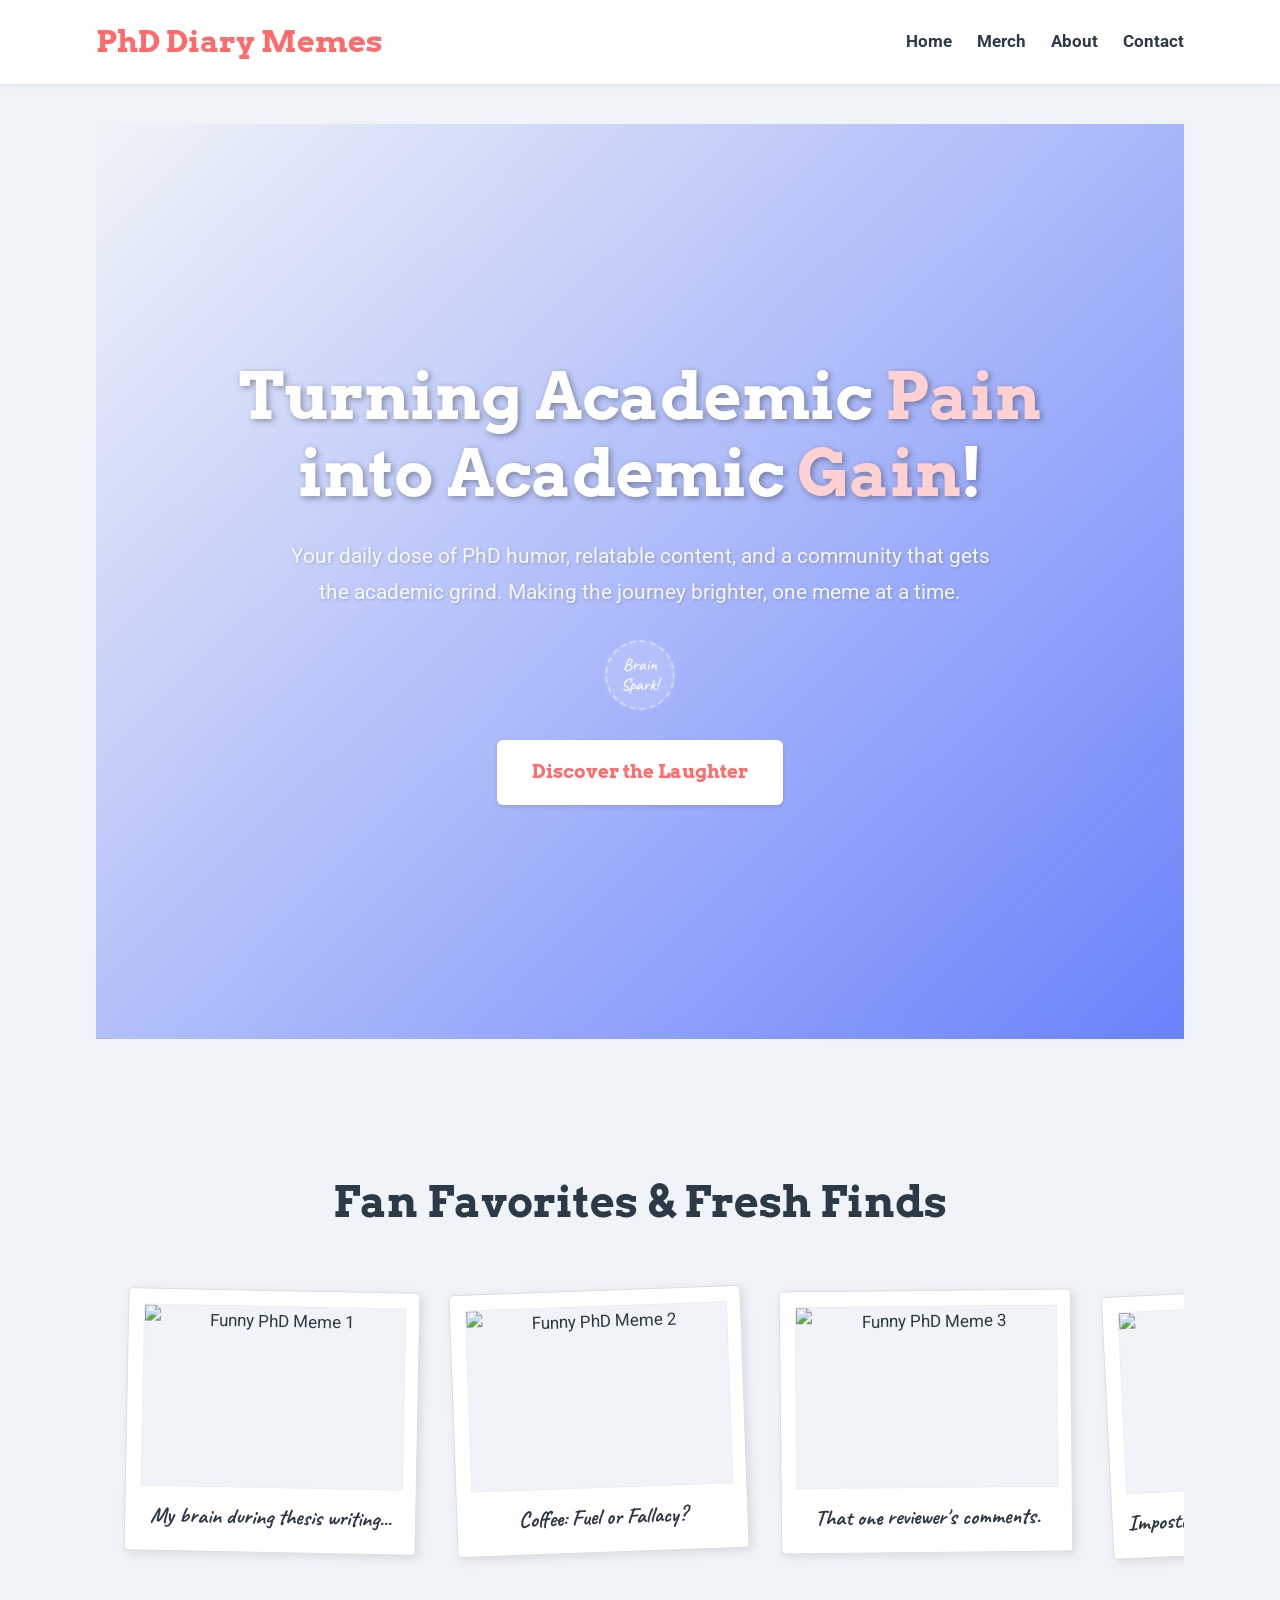
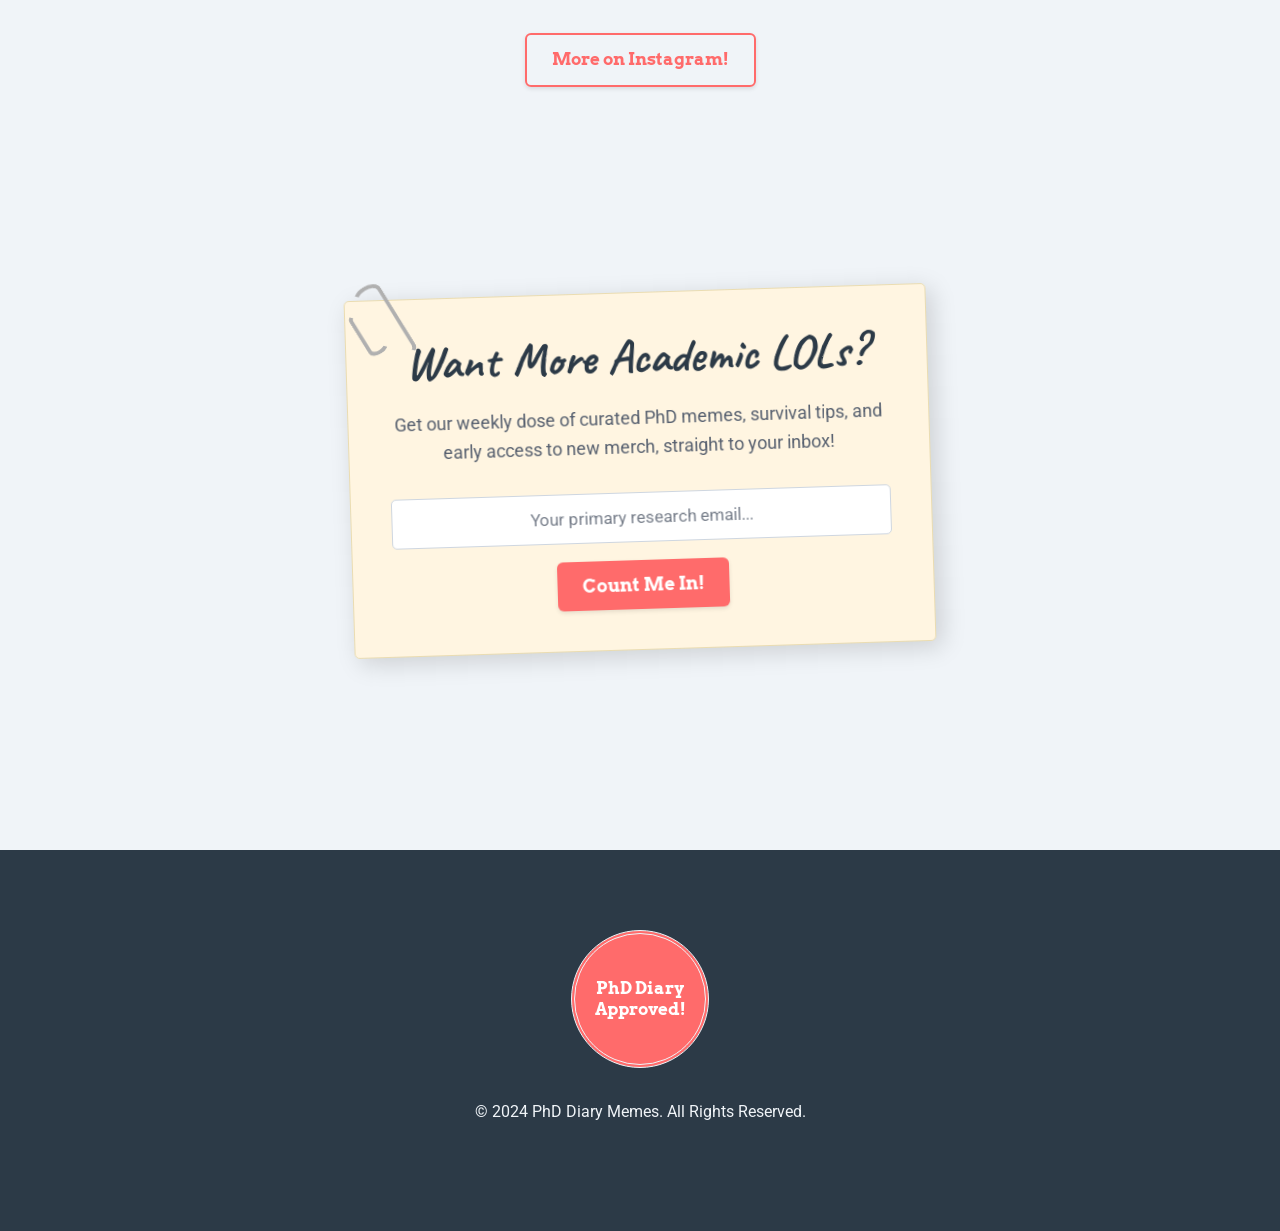
==== commit a87b8778: "feat: Implement "Revolutionary Design" with advanced visuals and UX This commit culminates the "Revo" ====
--- a/phd-diary-memes-website/index.html
+++ b/phd-diary-memes-website/index.html
@@ -9,7 +9,7 @@
     <link rel="apple-touch-icon" href="apple-touch-icon.png">
     <link rel="preconnect" href="https://fonts.googleapis.com">
     <link rel="preconnect" href="https://fonts.gstatic.com" crossorigin>
-    <link href="https://fonts.googleapis.com/css2?family=Arvo:wght@700&family=Roboto:wght@400;700&display=swap" rel="stylesheet">
+    <link href="https://fonts.googleapis.com/css2?family=Arvo:wght@700&family=Caveat:wght@400;700&family=Roboto:wght@400;700&display=swap" rel="stylesheet">
     <link rel="stylesheet" href="css/style.css">
 </head>
 <body>
@@ -28,44 +28,75 @@
     </header>
 
     <main class="container">
-        <section id="hero" class="animated-section">
-            <h2>Turning Academic <span class="hero-highlight">Pain</span> into Academic <span class="hero-highlight">Gain</span>!</h2>
-            <p>Welcome to PhD Diary Memes, your go-to source for academic humor, relatable PhD life content, and a community that gets it. We're here to share a laugh and make the journey a little brighter.</p>
+        <section id="hero"> <!-- Remove animated-section if hero itself is not revealed by scroll -->
+            <div class="hero-content"> <!-- New wrapper for content -->
+                <h2>
+                    <span class="h-word">Turning</span> 
+                    <span class="h-word">Academic</span> 
+                    <span class="hero-highlight h-word">Pain</span> 
+                    <span class="h-word">into</span> 
+                    <span class="h-word">Academic</span> 
+                    <span class="hero-highlight h-word">Gain</span>!
+                </h2>
+                <p class="hero-subtitle animated-section">Your daily dose of PhD humor, relatable content, and a community that gets the academic grind. Making the journey brighter, one meme at a time.</p>
+                <div class="hero-svg-placeholder animated-section">
+                    <!-- Placeholder for a future animated SVG icon --> <!-- TODO: Replace with animated SVG: e.g., flickering lightbulb, steaming brain, idea pop -->
+                </div>
+                <a href="#featured-memes" class="btn btn-hero-cta animated-section">Discover the Laughter</a>
+            </div>
         </section>
 
-        <section id="featured-memes" class="animated-section">
-            <h3>Fan Favorites</h3>
-            <div class="meme-gallery">
-                <div class="meme-item">
-                    <img src="images/meme1_placeholder.jpg" alt="Funny PhD Meme 1">
-                    <p>Caption for Meme 1</p>
-                </div>
-                <div class="meme-item">
-                    <img src="images/meme2_placeholder.jpg" alt="Funny PhD Meme 2">
-                    <p>Caption for Meme 2</p>
-                </div>
-                <div class="meme-item">
-                    <img src="images/meme3_placeholder.jpg" alt="Funny PhD Meme 3">
-                    <p>Caption for Meme 3</p>
+        <section id="featured-memes" class="animated-section"> <!-- Keep animated-section for overall section reveal -->
+            <h3>Fan Favorites &amp; Fresh Finds</h3> <!-- Example of a more revolutionary title -->
+            <div class="polaroid-scroll-container">
+                <div class="meme-gallery polaroid-style">
+                    <div class="meme-item">
+                        <img src="images/meme1_placeholder.jpg" alt="Funny PhD Meme 1">
+                        <p>My brain during thesis writing...</p>
+                    </div>
+                    <div class="meme-item">
+                        <img src="images/meme2_placeholder.jpg" alt="Funny PhD Meme 2">
+                        <p>Coffee: Fuel or Fallacy?</p>
+                    </div>
+                    <div class="meme-item">
+                        <img src="images/meme3_placeholder.jpg" alt="Funny PhD Meme 3">
+                        <p>That one reviewer's comments.</p>
+                    </div>
+                    <!-- Add 2-3 more placeholders for a good scroll effect -->
+                    <div class="meme-item">
+                        <img src="images/meme1_placeholder.jpg" alt="Funny PhD Meme 4">
+                        <p>Imposter syndrome is my co-author.</p>
+                    </div>
+                    <div class="meme-item">
+                        <img src="images/meme2_placeholder.jpg" alt="Funny PhD Meme 5">
+                        <p>Surviving on ramen &amp; hope.</p>
+                    </div>
                 </div>
             </div>
-            <p style="text-align:center; margin-top: 20px;">
-                <a href="https_instagram_com_phddiarymemes" target="_blank" class="btn">See More on Instagram</a>
+            <p style="text-align:center; margin-top: 40px;"> <!-- Increased margin -->
+                <a href="https_instagram_com_phddiarymemes" target="_blank" class="btn btn-secondary-custom">More on Instagram!</a> <!-- Possibly a secondary button style -->
             </p>
         </section>
 
         <section id="email-signup" class="animated-section">
-            <h3>Join Our Mailing List</h3>
-            <p>Get updates on new content, upcoming merch, and exclusive academic resources (and more memes, of course!).</p>
-            <form id="signup-form">
-                <input type="email" id="email" name="email" placeholder="Enter your email" required>
-                <button type="submit" class="btn">Subscribe</button>
-            </form>
+            <div class="notecard">
+                <div class="paperclip"></div> <!-- Optional paperclip -->
+                <h3>Want More Academic LOLs?</h3> <!-- Example title -->
+                <p>Get our weekly dose of curated PhD memes, survival tips, and early access to new merch, straight to your inbox!</p>
+                <form id="signup-form">
+                    <input type="email" id="email" name="email" placeholder="Your primary research email..." required>
+                    <button type="submit" class="btn btn-notecard">Count Me In!</button>
+                </form>
+            </div>
         </section>
     </main>
 
     <footer>
         <div class="container">
+            <div class="footer-badge-placeholder">
+                <span>PhD Diary Approved!</span>
+                <!-- TODO: Replace with a custom "Officially Funny" or "Academic Pain Tested" badge/stamp graphic -->
+            </div>
             <p>&copy; 2024 PhD Diary Memes. All Rights Reserved.</p>
         </div>
     </footer>
--- a/phd-diary-memes-website/css/style.css
+++ b/phd-diary-memes-website/css/style.css
@@ -10,9 +10,13 @@
 
     --phd-font-heading: 'Arvo', serif;
     --phd-font-body: 'Roboto', sans-serif;
+    --phd-font-handwritten: 'Caveat', cursive; 
 }
 
 body {
+    opacity: 0; /* Initially hidden to prevent FOUC with animation */
+    animation: fadeInPage 0.6s ease-out forwards;
+    animation-delay: 0.1s; /* Short delay */
     font-family: var(--phd-font-body);
     font-weight: 400;
     line-height: 1.75;
@@ -94,17 +98,25 @@
     margin-bottom: 1em;
 }
 h1 { font-size: 2.8em; }
-h2 { font-size: 2.2em; } /* Default h2 size */
-h3 { font-size: 1.8em; } /* Default h3 size */
+h2 { font-size: 2.2em; } 
+h3 { font-size: 1.8em; } 
 
 p {
     margin-bottom: 1.5em;
     color: var(--phd-text-secondary);
 }
 
-section p, .container p, .container li {
-    color: var(--phd-text-primary);
-}
+section p, .container p, .container li { /* This rule ensures p inside sections get primary text color */
+    color: var(--phd-text-primary);
+}
+/* Paragraphs directly under .notecard or .merch-item should use their specific p styles if defined */
+.notecard p, .merch-item p, .meme-item p, #hero p.hero-subtitle {
+    color: var(--phd-text-secondary); /* Explicitly set these to secondary if that's the design */
+}
+#hero p.hero-subtitle { /* Hero subtitle is special, light on dark gradient */
+    color: rgba(255, 255, 255, 0.9);
+}
+
 
 a {
     color: var(--phd-accent-primary);
@@ -145,144 +157,345 @@
     box-shadow: 0 2px 4px rgba(0,0,0,0.1);
 }
 
-/* SECTION STYLING (HOMEPAGE, MERCH INTRO, ABOUT/CONTACT SECTIONS) */
+.btn-secondary-custom { 
+    background-color: transparent;
+    color: var(--phd-accent-primary);
+    border: 2px solid var(--phd-accent-primary);
+    padding: 10px 25px; 
+}
+.btn-secondary-custom:hover, .btn-secondary-custom:focus {
+    background-color: var(--phd-accent-primary);
+    color: #ffffff;
+    border-color: var(--phd-accent-primary);
+}
+
+
+/* HERO SECTION STYLES */
 #hero {
-    background-color: var(--phd-highlight-bg);
-    padding: 80px 20px;
-    text-align: center;
-    border-bottom: 1px solid var(--phd-border-color);
-    margin-bottom: 40px;
-    border-radius: 0; /* Full width band, no radius */
-}
+    min-height: 95vh;
+    display: flex;
+    flex-direction: column;
+    justify-content: center;
+    align-items: center;
+    padding: 30px 20px;
+    background: linear-gradient(-45deg, var(--phd-accent-primary), var(--phd-accent-secondary), #6A82FB, var(--phd-bg-primary));
+    background-size: 300% 300%;
+    animation: heroGradient 20s ease infinite;
+    overflow: hidden;
+    position: relative;
+    text-align: center;
+    border-bottom: none; 
+    border-radius: 0; 
+    margin-bottom: 0; 
+}
+
+@keyframes heroGradient {
+    0% { background-position: 0% 50%; }
+    50% { background-position: 100% 50%; }
+    100% { background-position: 0% 50%; }
+}
+
+.hero-content {
+   max-width: 900px;
+}
+
 #hero h2 {
-    font-size: 3em;
-    color: var(--phd-text-primary);
-    margin-bottom: 0.7em;
-}
-#hero p {
-    font-size: 1.15em;
-    color: var(--phd-text-secondary);
-    max-width: 700px;
-    margin-left: auto;
-    margin-right: auto;
-    margin-bottom: 0;
-}
-.hero-highlight {
-    color: var(--phd-accent-primary);
-}
-
-#featured-memes {
-    background-color: var(--phd-bg-content);
-    padding: 60px 20px;
-    margin-bottom: 40px;
-    text-align: center;
-    border-radius: 8px; /* Rounded corners for this content block */
-    box-shadow: 0 5px 15px rgba(44, 58, 71, 0.07);
-}
-#featured-memes h3 {
-    font-size: 2.2em;
-    color: var(--phd-text-primary);
-    text-align: center;
-    margin-bottom: 40px;
-}
-
-.meme-gallery {
-    display: flex;
-    justify-content: space-around;
-    flex-wrap: wrap;
-    gap: 20px;
-}
-.meme-item {
-    background-color: var(--phd-bg-content);
-    border: 1px solid var(--phd-border-color);
-    border-radius: 6px;
-    padding: 20px;
-    box-shadow: 0 5px 15px rgba(44, 58, 71, 0.08);
-    transition: transform 0.3s ease, box-shadow 0.3s ease, border-color 0.3s ease;
-    width: calc((100% - 2 * 20px) / 3); /* 3 columns with 20px gap */
-    box-sizing: border-box;
-}
-.meme-item:hover {
-    transform: translateY(-6px);
-    box-shadow: 0 8px 20px rgba(44, 58, 71, 0.12);
-    border-color: var(--phd-accent-primary);
-}
-.meme-item img {
-    max-width: 100%;
-    height: auto;
-    border-radius: 6px;
-    border: 1px solid var(--phd-border-color);
-    min-height: 150px;
-    background-color: var(--phd-bg-primary);
-}
-.meme-item p {
+    font-family: var(--phd-font-heading);
+    font-size: 3.8em;
+    font-weight: 700;
+    color: var(--phd-bg-content);
+    text-shadow: 2px 2px 6px rgba(0, 0, 0, 0.35);
+    line-height: 1.2;
+    margin-top: 0; 
+    margin-bottom: 25px;
+}
+
+#hero h2 .h-word {
+    display: inline-block;
+    opacity: 0;
+    transform: translateY(40px) rotateX(-30deg);
+    transform-origin: bottom;
+    animation: revealWord 0.6s cubic-bezier(0.215, 0.610, 0.355, 1.000) forwards;
+}
+
+@keyframes revealWord {
+    0% { opacity: 0; transform: translateY(40px) rotateX(-30deg); }
+    100% { opacity: 1; transform: translateY(0) rotateX(0deg); }
+}
+
+.hero-highlight { 
+     color: #FFD1D1; 
+}
+
+#hero p.hero-subtitle { 
     font-family: var(--phd-font-body);
-    color: var(--phd-text-secondary);
-    font-size: 0.9em;
-    margin-top: 15px;
-    line-height: 1.5;
-}
-
-#email-signup {
-    background-color: var(--phd-highlight-bg);
-    padding: 50px 20px;
-    border-top: 2px solid var(--phd-accent-primary);
-    border-bottom: 2px solid var(--phd-accent-primary);
-    text-align: center;
-    margin-top: 40px;
-    margin-bottom: 40px; /* Added for spacing from footer */
-    border-radius: 0; /* Full-width band */
-}
-#email-signup h3 {
-    font-size: 2em;
-    color: var(--phd-text-primary);
-    margin-bottom: 15px;
-}
-#email-signup p {
-    font-size: 1.1em;
-    color: var(--phd-text-secondary);
-    max-width: 650px;
+    font-size: 1.25em;
+    color: rgba(255, 255, 255, 0.9);
+    text-shadow: 1px 1px 3px rgba(0,0,0,0.2);
+    max-width: 720px;
     margin-left: auto;
     margin-right: auto;
     margin-bottom: 30px;
     line-height: 1.7;
-}
-form#signup-form {
+    opacity: 0;
+    animation: fadeInHeroP 1s ease forwards 1s; 
+}
+
+@keyframes fadeInHeroP { 
+    to { opacity: 1; }
+}
+
+.hero-svg-placeholder {
+    width: 70px;
+    height: 70px;
+    background-color: rgba(255, 255, 255, 0.15);
+    border: 2px dashed rgba(255, 255, 255, 0.4);
+    border-radius: 50%;
+    margin: 20px auto 30px auto;
     display: flex;
     justify-content: center;
-    align-items: stretch;
-    flex-wrap: wrap;
-    gap: 15px;
-    margin-top: 20px;
-}
-#email-signup input[type="email"] {
+    align-items: center;
+    animation-name: pulsePlaceholder, rotatePlaceholder, fadeInHeroP; 
+    animation-duration: 2.5s, 20s, 1s;
+    animation-iteration-count: infinite, infinite, 1; 
+    animation-timing-function: ease-in-out, linear, ease;
+    animation-delay: 0s, 0s, 1.5s; 
+    animation-fill-mode: forwards; 
+    opacity:0; 
+    padding: 5px; 
+    box-sizing: border-box; 
+}
+.hero-svg-placeholder::before { 
+    content: 'Brain Spark!'; 
+    font-family: var(--phd-font-handwritten); 
+    font-size: 1em; 
+    font-weight: 700;
+    line-height: 1.2;
+    color: rgba(255,255,255,0.85);
+    text-align: center;
+    padding: 5px;
+}
+@keyframes pulsePlaceholder {
+    0%, 100% { transform: scale(1); box-shadow: 0 0 10px rgba(255,255,255,0.1); }
+    50% { transform: scale(1.08); box-shadow: 0 0 20px rgba(255,255,255,0.3); }
+}
+@keyframes rotatePlaceholder {
+   from { transform: rotate(0deg); } to { transform: rotate(360deg); }
+}
+
+.btn-hero-cta { 
+    padding: 16px 35px;
+    font-size: 1.1em;
     background-color: var(--phd-bg-content);
+    color: var(--phd-accent-primary);
+    opacity:0;
+    animation: fadeInHeroP 1s ease forwards 1.8s; 
+}
+.btn-hero-cta:hover, .btn-hero-cta:focus {
+    background-color: var(--phd-highlight-bg);
+    color: var(--phd-text-primary);
+}
+
+/* FEATURED MEMES - POLAROID STYLE */
+#featured-memes {
+    background-color: var(--phd-bg-primary); 
+    padding: 60px 0; 
+    margin-bottom: 40px; 
+    text-align: center; 
+    border-radius: 0; 
+    box-shadow: none; 
+}
+#featured-memes h3 {
+    font-family: var(--phd-font-heading);
+    font-size: 2.5em;
+    text-align: center;
+    margin-bottom: 30px;
+    color: var(--phd-text-primary);
+}
+
+.polaroid-scroll-container {
+    overflow-x: auto;
+    overflow-y: hidden;
+    white-space: nowrap;
+    padding: 20px 0 30px 0;
+    scrollbar-width: thin; 
+    scrollbar-color: var(--phd-accent-primary) var(--phd-bg-primary); 
+}
+.polaroid-scroll-container::-webkit-scrollbar {
+    height: 8px;
+}
+.polaroid-scroll-container::-webkit-scrollbar-track {
+    background: var(--phd-bg-primary);
+    border-radius: 4px;
+}
+.polaroid-scroll-container::-webkit-scrollbar-thumb {
+    background: var(--phd-accent-primary);
+    border-radius: 4px;
+}
+.polaroid-scroll-container::-webkit-scrollbar-thumb:hover {
+    background: var(--phd-accent-secondary);
+}
+
+.meme-gallery.polaroid-style {
+    display: inline-flex; 
+    gap: 35px;
+    padding: 10px 30px; 
+}
+
+.meme-item { 
+    background-color: var(--phd-bg-content); 
+    border: 1px solid #ddd; 
+    padding: 15px 15px 20px 15px; 
+    box-shadow: 3px 3px 10px rgba(0,0,0,0.1); 
+    border-radius: 4px;
+    width: 260px; 
+    display: inline-block; 
+    vertical-align: top;
+    transition: transform 0.3s cubic-bezier(0.25, 0.8, 0.25, 1), box-shadow 0.3s cubic-bezier(0.25, 0.8, 0.25, 1);
+}
+.meme-item:hover {
+    transform: rotate(0deg) scale(1.08) !important; 
+    z-index: 10;
+    box-shadow: 6px 6px 20px rgba(0,0,0,0.18);
+}
+.meme-item img {
+    width: 100%; 
+    display: block;
+    border: 1px solid #eee; 
+    margin-bottom: 15px;
+    min-height: 180px; 
+    background-color: var(--phd-bg-primary); 
+    border-radius: 0; 
+}
+.meme-item p { 
+    font-family: var(--phd-font-handwritten); 
+    font-size: 1.3em; 
+    font-weight: 700; 
+    color: var(--phd-text-primary);
+    text-align: center;
+    line-height: 1.3;
+    margin-top: 0; 
+    margin-bottom: 0; 
+}
+
+/* EMAIL SIGNUP - NOTECARD STYLE */
+#email-signup {
+    background-color: transparent; 
+    padding: 80px 20px; 
+    display: flex;
+    justify-content: center;
+    align-items: center;
+    border-top: none; 
+    border-bottom: none; 
+    border-radius: 0; 
+    margin-top: 40px; 
+    margin-bottom: 40px; 
+}
+
+.notecard {
+    background-color: var(--phd-highlight-bg); 
+    border: 1px solid #EADCB1; 
+    padding: 35px 40px 40px 40px; 
+    box-shadow: 6px 6px 25px rgba(0,0,0,0.15); 
+    border-radius: 5px; 
+    max-width: 500px; 
+    width: 100%; 
+    text-align: center;
+    position: relative; 
+    transform: rotate(-1.8deg); 
+    transition: transform 0.3s ease;
+}
+.notecard:hover {
+   transform: rotate(0deg) scale(1.02); 
+}
+
+.notecard h3 {
+    font-family: var(--phd-font-handwritten); 
+    font-size: 2.8em; 
+    font-weight: 700;
+    color: var(--phd-text-primary);
+    margin-top: 0; 
+    margin-bottom: 10px;
+    line-height: 1.2;
+}
+
+.notecard p {
+    font-family: var(--phd-font-body); 
+    font-size: 1.05em;
+    color: var(--phd-text-secondary);
+    margin-bottom: 30px;
+    line-height: 1.65;
+}
+
+.notecard form#signup-form {
+    display: flex;
+    flex-direction: column; 
+    gap: 18px; 
+    margin-top: 0; 
+}
+
+.notecard input[type="email"] {
+    background-color: var(--phd-bg-content); 
     border: 1px solid var(--phd-border-color);
-    border-radius: 6px;
-    padding: 12px 15px;
+    border-radius: 5px; 
+    padding: 14px 18px; 
     font-family: var(--phd-font-body);
     font-size: 1em;
-    min-width: 280px;
-    flex-grow: 1;
+    width: 100%;
     box-sizing: border-box;
-    color: var(--phd-text-primary);
-}
-#email-signup input[type="email"]::placeholder {
-    color: var(--phd-text-secondary);
-    opacity: 0.8;
-}
-#email-signup .btn {
-   flex-shrink: 0;
-}
+    text-align:center; 
+    min-width: auto; 
+    margin-right: 0; 
+}
+.notecard input[type="email"]::placeholder {
+   color: var(--phd-text-secondary);
+   opacity: 0.8;
+}
+
+.btn-notecard { 
+    padding: 14px 25px; 
+    font-size: 1.05em; 
+    width: auto; 
+    align-self: center; 
+}
+
+.paperclip {
+    position: absolute;
+    top: -20px; 
+    left: 25px; 
+    width: 30px; 
+    height: 85px; 
+    border: 4px solid #B0B0B0; 
+    border-radius: 15px 15px 15px 15px / 10px 10px 10px 10px; 
+    transform: rotate(-30deg);
+    border-left-color: transparent;
+    border-bottom-color: transparent;
+    box-sizing: border-box;
+    z-index: 1; 
+}
+.paperclip::before {
+    content: '';
+    position: absolute;
+    top: 12px; 
+    left: -19px; 
+    width: 22px; 
+    height: 50px; 
+    border: 4px solid #B0B0B0;
+    border-radius: 12px 12px 12px 12px / 8px 8px 8px 8px;
+    border-right-color: transparent;
+    border-top-color: transparent;
+    box-sizing: border-box;
+}
+
 
 /* MERCH PAGE INTRO & PRODUCT STYLING */
-main.container > h2.page-title { /* Specific class for main page titles if needed */
+main.container > h2 { /* Page Title for Merch, About, Contact */
     text-align: center;
     margin-bottom: 15px;
     font-size: 2.5em;
     color: var(--phd-text-primary);
 }
-main.container > p.page-intro { /* Specific class for intro paragraphs */
+main.container > p:first-of-type { /* Intro paragraph for Merch page */
     text-align: center;
     color: var(--phd-text-secondary);
     max-width: 700px;
@@ -307,7 +520,7 @@
     padding: 25px;
     box-shadow: 0 5px 15px rgba(44, 58, 71, 0.08);
     transition: transform 0.3s ease, box-shadow 0.3s ease, border-color 0.3s ease;
-    width: calc((100% - 2 * 20px) / 3); /* 3 columns with 20px gap */
+    width: calc((100% - 2 * 20px) / 3);
     box-sizing: border-box;
     text-align: center;
 }
@@ -315,14 +528,21 @@
     transform: translateY(-6px);
     box-shadow: 0 8px 20px rgba(44, 58, 71, 0.12);
     border-color: var(--phd-accent-primary);
+}
+.merch-item:hover img {
+    transform: scale(1.04); 
+}
+.merch-item:hover .btn {
+    transform: translateY(-3px) scale(1.03); 
 }
 .merch-item img {
     max-width: 100%;
     height: auto;
     border-radius: 6px;
     margin-bottom: 20px;
-    background-color: #eee; /* Placeholder bg */
+    background-color: #eee;
     min-height: 200px;
+    transition: transform 0.3s ease; 
 }
 .merch-item h3 {
     font-family: var(--phd-font-heading);
@@ -341,7 +561,7 @@
 
 /* ABOUT & CONTACT PAGE STYLING */
 .about-content,
-.contact-content {
+.contact-content { /* These are classes on the <section> elements themselves */
     background-color: var(--phd-bg-content);
     padding: 30px;
     border-radius: 8px;
@@ -353,19 +573,15 @@
     margin-bottom: 0;
 }
 
-/* Titles for About/Contact pages (if using general h2) */
-main.container > h2 { /* Applies to Merch title too if not more specific */
-    font-size: 2.5em;
-    text-align: center;
-    margin-bottom: 40px;
-    color: var(--phd-text-primary);
-}
-
-.about-content h3,
+/* Section Subheadings (h3 within the .about-content and .contact-content sections) */
+.about-content h3, 
 .contact-content h3 {
-    font-size: 1.8em;
+    font-family: var(--phd-font-handwritten); 
+    font-size: 2.4em; 
+    line-height: 1.3;
     color: var(--phd-accent-primary);
-    margin-bottom: 20px;
+    margin-bottom: 25px; 
+    text-align: center;
 }
 
 #what-we-do ul {
@@ -397,8 +613,48 @@
     text-align: center;
     margin-top: 5px;
 }
-#contact-info p a { /* Email link on contact page */
-   font-size: 1.1em;
+#contact-info p a[href^="mailto:"] { /* Enhanced email link */
+    font-size: 1.25em; 
+    font-weight: 700; 
+    padding: 10px 18px; 
+    background-color: var(--phd-highlight-bg);
+    border-radius: 5px; 
+    border: 1px solid var(--phd-border-color);
+    text-decoration: none; 
+    color: var(--phd-accent-primary); 
+    display: inline-block; 
+    margin-top: 8px; 
+    transition: background-color 0.25s ease, color 0.25s ease, box-shadow 0.25s ease, transform 0.2s ease;
+}
+#contact-info p a[href^="mailto:"]:hover,
+#contact-info p a[href^="mailto:"]:focus {
+    background-color: var(--phd-accent-primary);
+    color: var(--phd-bg-content); 
+    text-decoration: none;
+    box-shadow: 0 3px 10px rgba(0,0,0,0.12);
+    transform: translateY(-2px);
+}
+
+.illustration-placeholder-journey {
+    width: 100%;
+    min-height: 280px; 
+    background-color: var(--phd-bg-primary);
+    border: 3px dashed var(--phd-accent-primary);
+    border-radius: 10px; 
+    display: flex;
+    justify-content: center;
+    align-items: center;
+    text-align: center;
+    margin: 50px auto; 
+    padding: 20px;
+    box-sizing: border-box;
+}
+.illustration-placeholder-journey p {
+    font-family: var(--phd-font-handwritten); 
+    font-size: 1.8em; 
+    font-weight: 700;
+    color: var(--phd-accent-primary);
+    max-width: 80%; 
 }
 
 /* FOOTER STYLES */
@@ -409,10 +665,35 @@
     text-align: center;
     margin-top: 40px;
 }
-footer p {
-    color: var(--phd-bg-primary);
-    margin: 0;
-    font-size: 0.95em;
+.footer-badge-placeholder {
+    width: 130px; 
+    height: 130px;
+    border: 4px double var(--phd-bg-primary); 
+    border-radius: 50%;
+    display: flex;
+    justify-content: center;
+    align-items: center;
+    text-align: center;
+    margin: 0 auto 30px auto; 
+    background-color: var(--phd-accent-primary); 
+    transition: transform 0.3s ease, box-shadow 0.3s ease;
+}
+.footer-badge-placeholder:hover {
+   transform: scale(1.05) rotate(-5deg); 
+   box-shadow: 0 4px 15px rgba(0,0,0,0.2);
+}
+.footer-badge-placeholder span {
+    font-family: var(--phd-font-heading); 
+    color: var(--phd-bg-content); 
+    font-size: 1em; 
+    font-weight: 700;
+    line-height: 1.25;
+    padding: 10px; 
+}
+footer .container > p { 
+   margin-top: 0; 
+   color: var(--phd-bg-primary);
+   font-size: 0.95em;
 }
 footer a {
     color: var(--phd-accent-primary);
@@ -454,10 +735,49 @@
     background: var(--phd-text-primary);
 }
 
+@keyframes fadeInPage {
+    from { opacity: 0; transform: translateY(15px); }
+    to { opacity: 1; transform: translateY(0); }
+}
+
+body.body-fade-out {
+    opacity: 0 !important; 
+    transform: translateY(15px);
+    transition: opacity 0.35s ease-in, transform 0.35s ease-in; 
+}
+
+.squiggle-divider {
+    width: 120px; 
+    height: 25px; 
+    margin: 50px auto; 
+    position: relative;
+    background-image: url("data:image/svg+xml,%3Csvg xmlns='http://www.w3.org/2000/svg' viewBox='0 0 120 25'%3E%3Cpath d='M0,15 Q30,0 60,15 T120,15' fill='none' stroke='%23FF6B6B' stroke-width='4' stroke-linecap='round'/%3E%3C/svg%3E");
+    background-repeat: no-repeat;
+    background-position: center;
+    background-size: contain;
+}
+
+/* General Focus States for Accessibility */
+a:focus-visible,
+.btn:focus-visible,
+input[type="email"]:focus-visible,
+.polaroid-style .meme-item:focus-visible, /* If items can receive focus */
+select:focus-visible, /* If any select elements were added */
+textarea:focus-visible { /* If any textareas were added */
+    outline: 3px solid var(--phd-accent-secondary); /* Prominent color from palette */
+    outline-offset: 2px;
+    box-shadow: 0 0 0 4px var(--phd-bg-content); /* Helps outline stand out */
+}
+nav ul li a:focus-visible {
+   outline: 2px solid var(--phd-accent-secondary);
+   outline-offset: 4px; 
+}
+
+
 /* RESPONSIVE DESIGN ADJUSTMENTS */
 @media (max-width: 992px) {
-    .meme-item, .merch-item {
-        width: calc((100% - 20px) / 2); /* 2 columns with 20px gap */
+    .meme-item, .merch-item { 
+        width: calc((100% - 20px) / 2);
     }
 }
 
@@ -483,37 +803,45 @@
     }
 
     h1 { font-size: 2.4em; }
-    h2 { font-size: 2em; } /* Default h2 at this breakpoint */
-    h3 { font-size: 1.6em; } /* Default h3 at this breakpoint */
+    h2 { font-size: 2em; } 
+    h3 { font-size: 1.6em; } 
     
-    #hero h2 { font-size: 2.5em; } /* Specific hero h2 adjustment */
-    main.container > h2 { font-size: 2.2em; } /* Page titles like on Merch/About/Contact */
-    .about-content h3, .contact-content h3, #email-signup h3, #featured-memes h3 { font-size: 1.7em; } /* Section titles */
-
-
-    .meme-gallery,
-    #merch-items {
+    #hero h2 { font-size: 2.8em; } 
+    #hero p.hero-subtitle { font-size: 1.1em; }
+    .btn-hero-cta { padding: 14px 30px; font-size: 1em; }
+
+    main.container > h2 { font-size: 2.2em; }
+    .about-content h3, .contact-content h3, #email-signup .notecard h3, #featured-memes h3 { font-size: 1.7em; }
+
+
+    .meme-gallery.polaroid-style { 
         flex-direction: column;
         align-items: center;
-    }
-
-    .meme-item,
-    .merch-item {
-        width: 85%; /* Stacked items take more width */
-        margin-bottom: 25px; /* Use margin as gap doesn't apply to column flex */
+        white-space: normal; 
+    }
+    .polaroid-scroll-container { 
+        overflow-x: hidden;
+    }
+    .meme-item, 
+    .merch-item { 
+        width: 85%; 
+        margin-bottom: 25px; 
     }
      .meme-item:last-child, .merch-item:last-child {
         margin-bottom: 0;
     }
 
-    #email-signup input[type="email"] {
-        width: calc(100% - 30px); /* Full width minus padding */
-        min-width: auto; /* Reset min-width */
+    #email-signup { 
+        padding: 50px 20px; 
+    }
+    .notecard input[type="email"] { 
+        width: 100%; 
+        min-width: auto;
         margin-right: 0;
-        margin-bottom:15px;
-    }
-    #email-signup .btn { /* Ensure button stacks nicely */
-        width: auto; /* Or 100% for full width button */
+        /* margin-bottom:15px; /* Gap handles this in flex column */
+    }
+    .notecard .btn { 
+        width: auto; 
     }
 }
 
@@ -531,26 +859,54 @@
     }
     
     h1 { font-size: 2em; }
-    h2 { font-size: 1.7em; } /* Default h2 */
-    h3 { font-size: 1.4em; } /* Default h3 */
-
-    #hero h2 { font-size: 2em; } /* Specific hero h2 adjustment */
-    main.container > h2 { font-size: 1.8em; } /* Page titles */
-    .about-content h3, .contact-content h3, #email-signup h3, #featured-memes h3 { font-size: 1.5em; } /* Section titles */
-
-
-    .meme-item,
-    .merch-item {
+    h2 { font-size: 1.7em; } 
+    h3 { font-size: 1.4em; } 
+
+    #hero { min-height: 85vh; padding: 20px 15px; }
+    #hero h2 { font-size: 2.2em; line-height: 1.3; }
+    #hero p.hero-subtitle { font-size: 1em; }
+    .hero-svg-placeholder { width: 60px; height: 60px; margin:15px auto 25px auto;}
+    .hero-svg-placeholder::before {font-size:1.5em;}
+
+    main.container > h2 { font-size: 1.8em; }
+    .about-content h3, .contact-content h3, #email-signup .notecard h3, #featured-memes h3 { font-size: 1.5em; }
+
+
+    .meme-item, 
+    .merch-item { 
         width: 95%;
     }
-    .container > main section, #featured-memes { /* Reduce padding for content sections on smallest screens */
+    .container > main section, #featured-memes {
         padding: 20px;
     }
-    #hero { padding: 60px 15px; }
-    #email-signup { padding: 40px 15px; }
-
-    #email-signup input[type="email"] {
-        width: 100%; /* Full width */
+    
+    #email-signup { 
+        padding: 50px 20px;
+    }
+    .notecard {
+        transform: rotate(0deg); 
+        padding: 25px 20px 30px 20px;
+        max-width: calc(100% - 20px); 
+    }
+    .notecard:hover {
+       transform: scale(1.01); 
+    }
+    .notecard h3 { font-size: 2.2em; } 
+    .notecard p { font-size: 1em; } 
+    .paperclip { 
+       top: -15px; left: 10px; transform: rotate(-30deg) scale(0.8);
+    }
+
+    #email-signup input[type="email"] { 
+        width: 100%;
         box-sizing: border-box;
     }
-}
+
+    /* Polaroid adjustments for very small screens */
+    .polaroid-style .meme-item {
+        transform: rotate(0deg) !important; /* Disable initial random tilt */
+    }
+    .polaroid-style .meme-item:hover {
+       transform: scale(1.05) !important; /* Keep hover scale but no rotation */
+    }
+}
